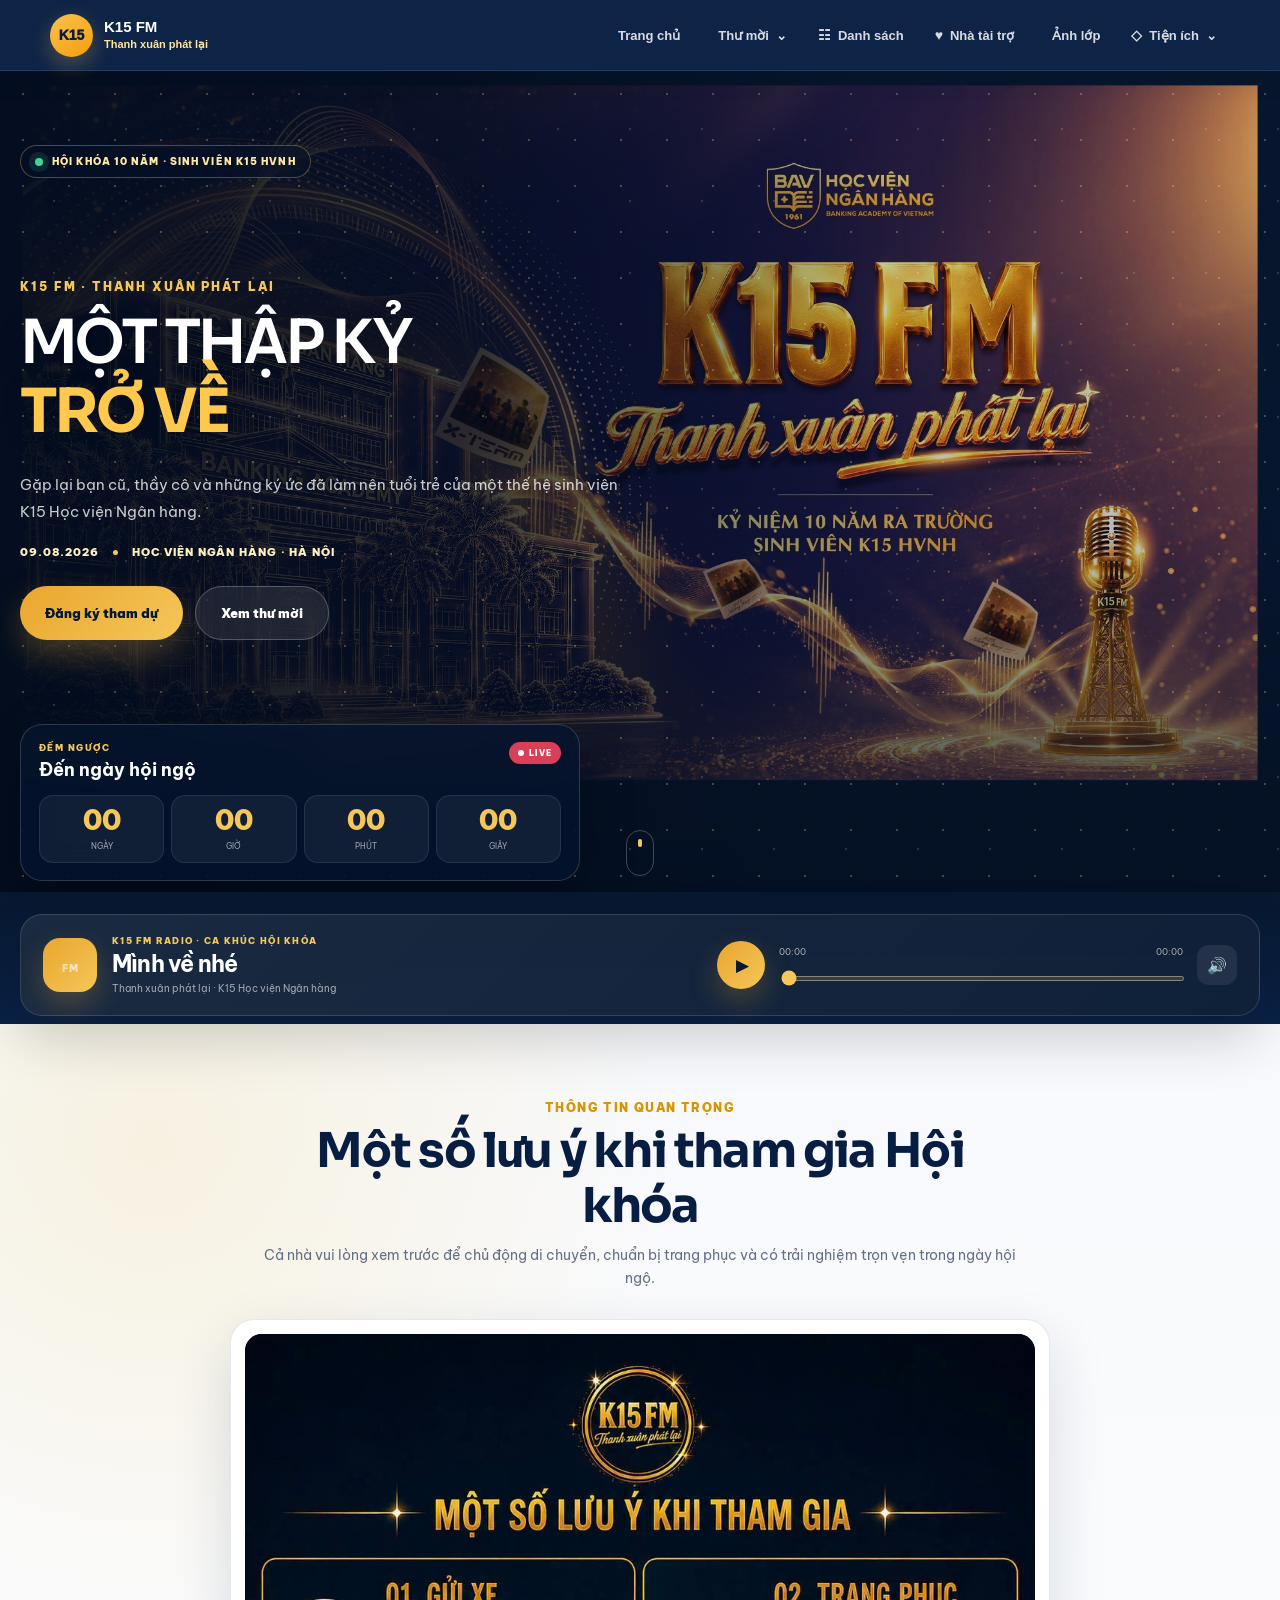
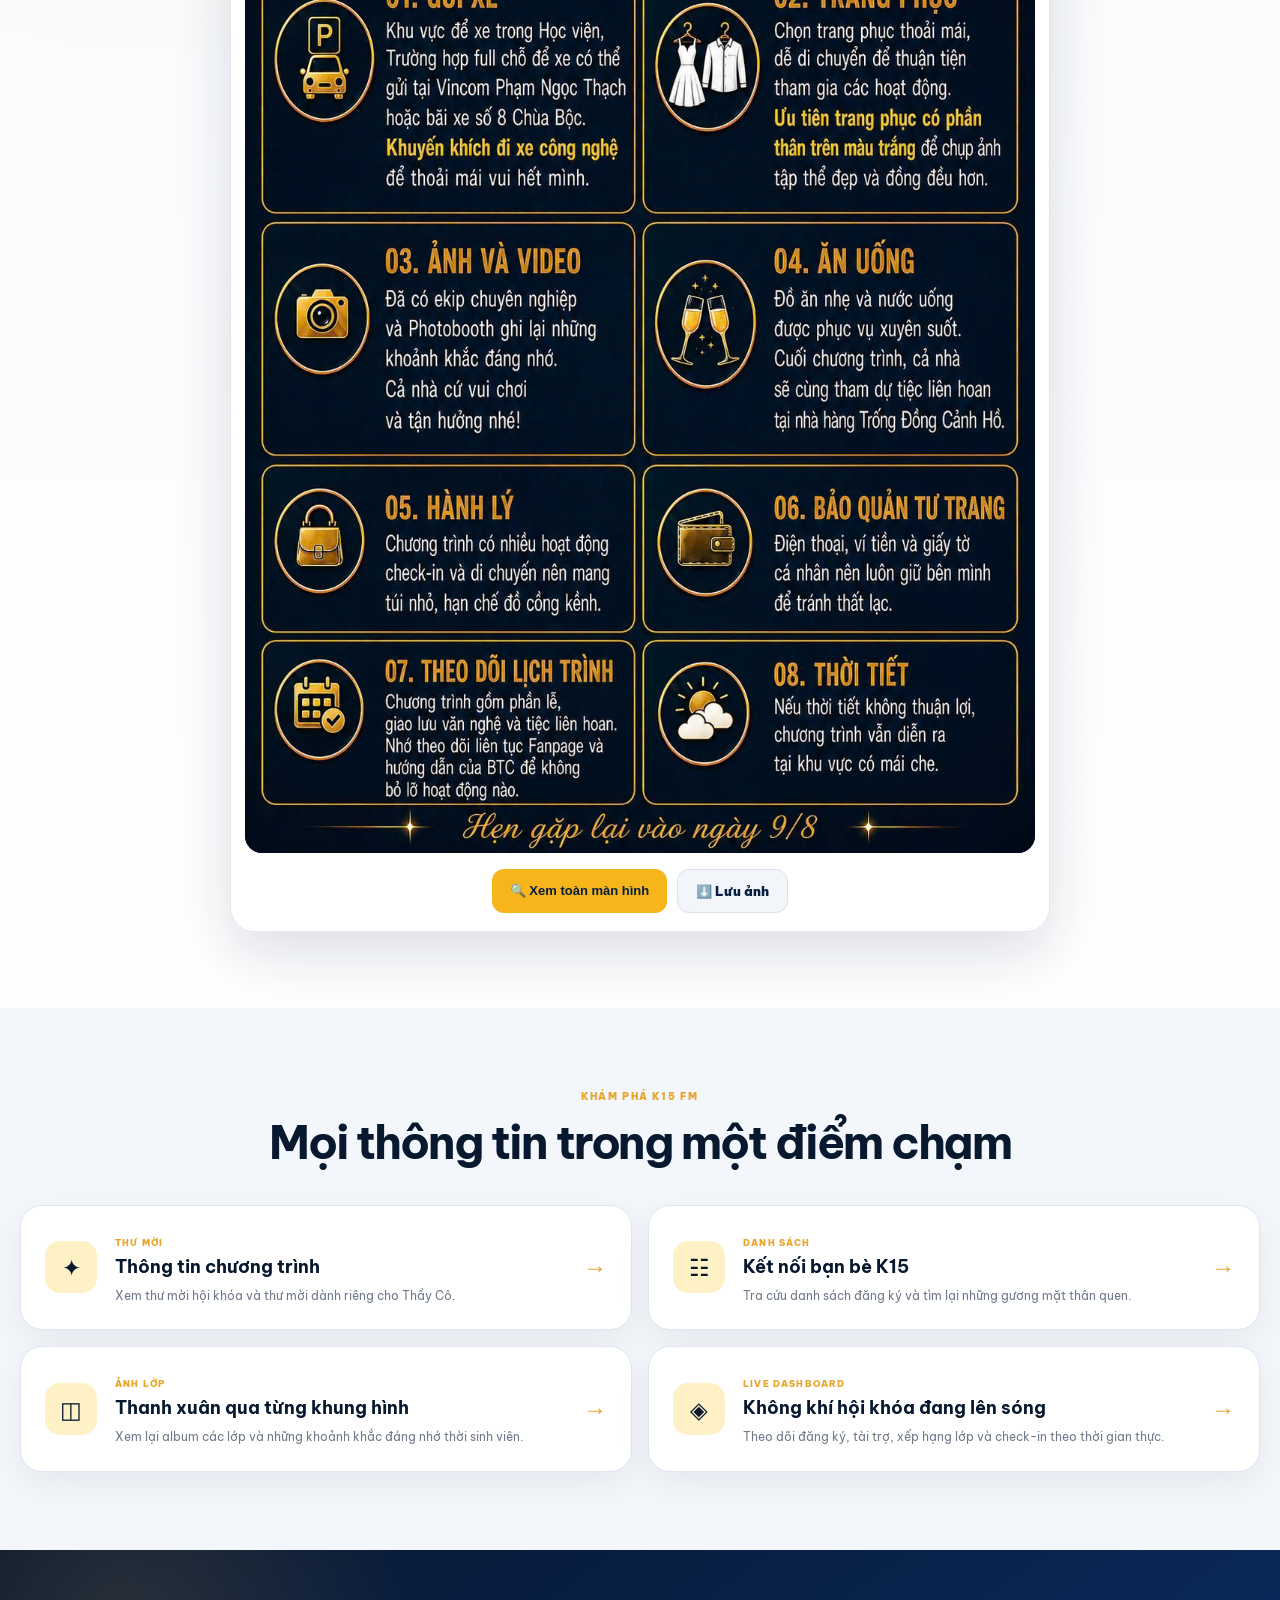
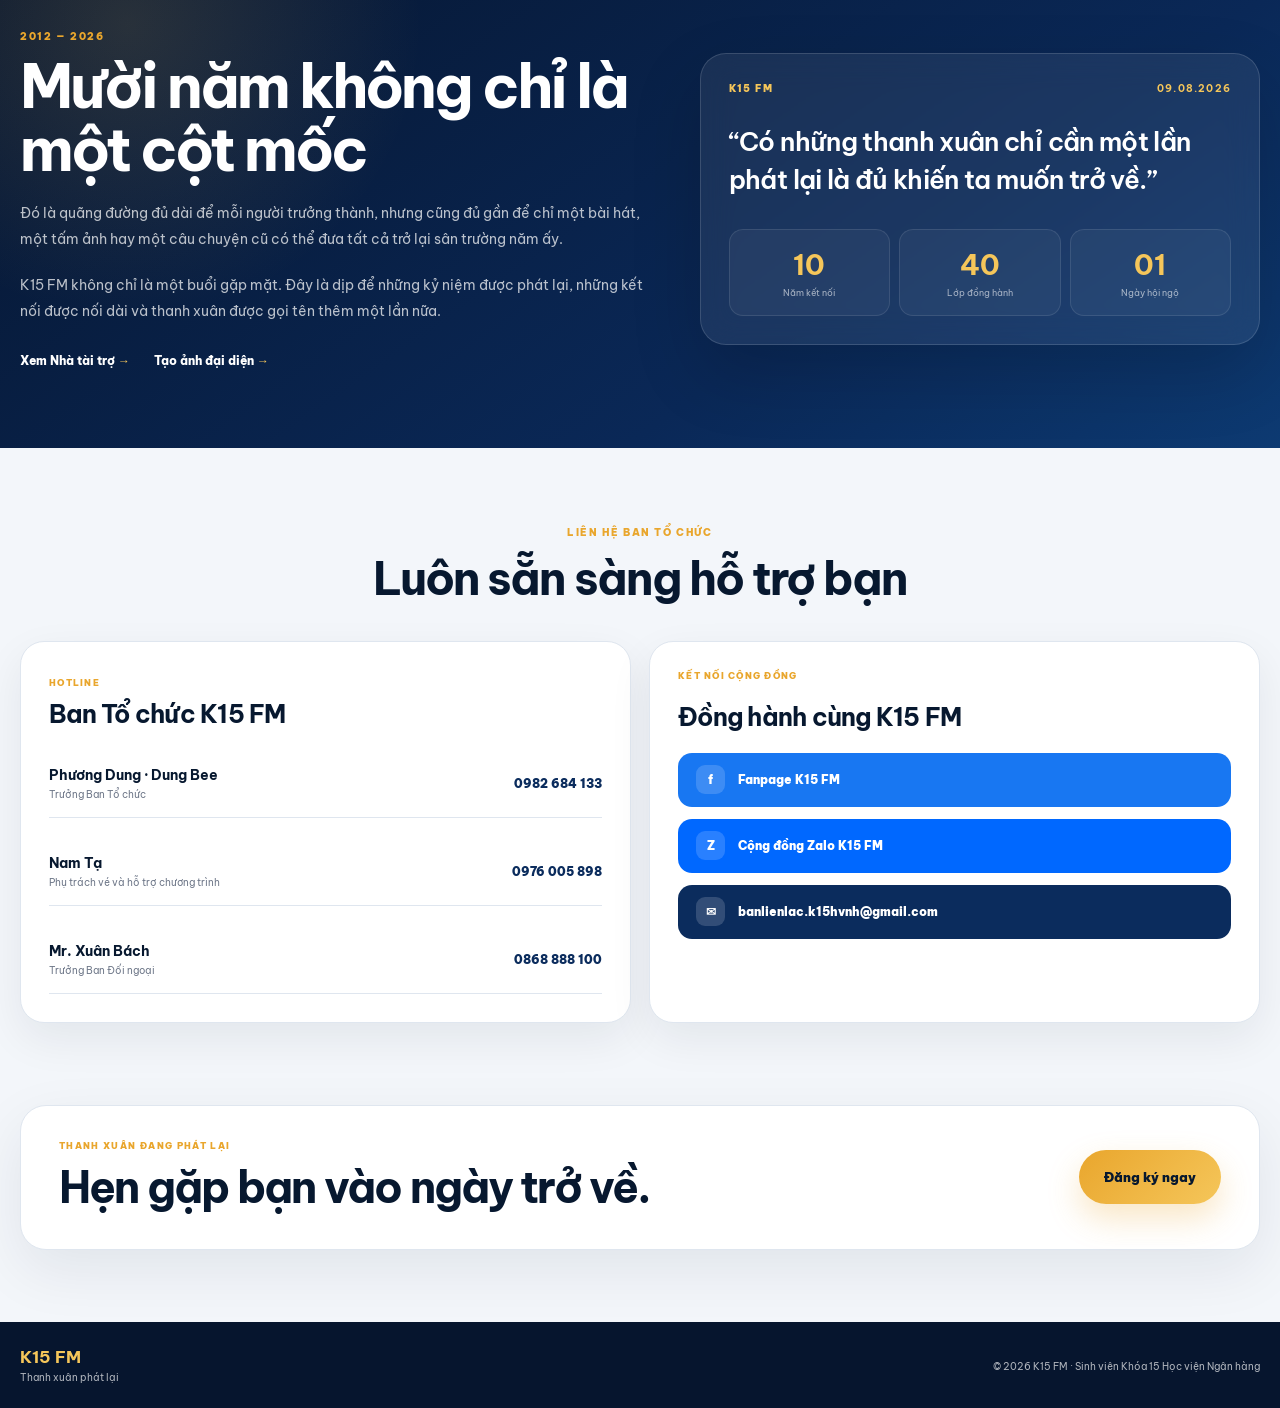
==== index.html @ a0a7023b "Update index.html" ====
<!doctype html>
<html lang="vi">
<head>
  <meta charset="utf-8">
  <meta name="viewport" content="width=device-width,initial-scale=1,viewport-fit=cover">
  <meta name="theme-color" content="#07182f">

  <title>K15 FM – Thanh xuân phát lại</title>
  <meta name="description" content="Hội khóa 10 năm sinh viên K15 Học viện Ngân hàng – K15 FM, Thanh xuân phát lại.">

  <link rel="preconnect" href="https://fonts.googleapis.com">
  <link rel="preconnect" href="https://fonts.gstatic.com" crossorigin>
  <link href="https://fonts.googleapis.com/css2?family=Be+Vietnam+Pro:wght@400;500;600;700;800;900&display=swap&subset=vietnamese" rel="stylesheet">
  <link href="https://fonts.googleapis.com/css2?family=Sora:wght@600;700;800&display=swap" rel="stylesheet">

  <link rel="stylesheet" href="/assets/css/site-header.css?v=20260801-final">
  <link rel="stylesheet" href="/assets/css/home-v5-premium.css?v=20260801-final">

  
  <style>
    /* Chỉ tinh chỉnh tiêu đề “MỘT THẬP KỶ TRỞ VỀ” */
    .v5-hero .v5-hero__copy h1{
      display:flex !important;
      flex-direction:column !important;
      align-items:flex-start !important;
      gap:10px !important;

      margin:20px 0 30px !important;
      padding:0 !important;

      font-family:"Sora","Be Vietnam Pro",sans-serif !important;
      font-size:clamp(46px,4.75vw,74px) !important;
      font-weight:600 !important;
      line-height:.97 !important;
      letter-spacing:-3.6px !important;

      text-transform:none !important;
      font-synthesis:none;
      -webkit-font-smoothing:antialiased;
      text-rendering:geometricPrecision;
    }

    .v5-hero .v5-hero__copy h1 span{
      display:block !important;
      margin:0 !important;
      padding:0 !important;

      color:#ffc94d !important;
      font-family:"Sora","Be Vietnam Pro",sans-serif !important;
      font-size:inherit !important;
      font-weight:700 !important;
      line-height:inherit !important;
      letter-spacing:-3px !important;
    }

    @media(max-width:768px){
      .v5-hero .v5-hero__copy h1{
        gap:8px !important;
        margin:18px 0 26px !important;
        font-size:clamp(39px,10vw,58px) !important;
        line-height:1 !important;
        letter-spacing:-2.5px !important;
      }

      .v5-hero .v5-hero__copy h1 span{
        letter-spacing:-2px !important;
      }
    }
  </style>


  <style>
    /* ===== LƯU Ý KHI THAM GIA ===== */
    .v5-notice{
      padding:76px 0;
      background:
        radial-gradient(circle at 12% 8%,rgba(245,181,27,.12),transparent 28%),
        linear-gradient(180deg,#f7f9fc 0%,#ffffff 100%);
    }

    .v5-notice__heading{
      max-width:760px;
      margin:0 auto 28px;
      text-align:center;
    }

    .v5-notice__heading p{
      margin:0 0 8px;
      color:#d89500;
      font-size:12px;
      font-weight:900;
      letter-spacing:1.4px;
      text-transform:uppercase;
    }

    .v5-notice__heading h2{
      margin:0;
      color:#071d42;
      font-family:"Sora","Be Vietnam Pro",sans-serif;
      font-size:clamp(30px,4.2vw,48px);
      line-height:1.15;
      font-weight:700;
      letter-spacing:-1.8px;
    }

    .v5-notice__heading span{
      display:block;
      margin-top:10px;
      color:#667085;
      font-size:14px;
      line-height:1.7;
    }

    .v5-notice__card{
      width:min(820px,100%);
      margin:auto;
      padding:14px;
      overflow:hidden;
      background:#fff;
      border:1px solid rgba(7,29,66,.10);
      border-radius:24px;
      box-shadow:0 22px 60px rgba(7,29,66,.14);
    }

    .v5-notice__image-button{
      width:100%;
      padding:0;
      display:block;
      overflow:hidden;
      border:0;
      border-radius:17px;
      background:#061a3b;
      cursor:zoom-in;
    }

    .v5-notice__image-button img{
      width:100%;
      height:auto;
      display:block;
      transition:transform .35s ease;
    }

    .v5-notice__image-button:hover img{
      transform:scale(1.012);
    }

    .v5-notice__actions{
      display:flex;
      justify-content:center;
      gap:10px;
      padding:16px 8px 4px;
    }

    .v5-notice__btn{
      min-height:44px;
      padding:0 18px;
      display:inline-flex;
      align-items:center;
      justify-content:center;
      gap:8px;
      border:0;
      border-radius:12px;
      text-decoration:none;
      font-size:13px;
      font-weight:900;
      cursor:pointer;
    }

    .v5-notice__btn--primary{
      color:#071d42;
      background:#f5b51b;
    }

    .v5-notice__btn--secondary{
      color:#071d42;
      background:#f2f5f9;
      border:1px solid #dce2ea;
    }

    .v5-notice-lightbox{
      position:fixed;
      inset:0;
      z-index:9999;
      display:none;
      align-items:center;
      justify-content:center;
      padding:18px;
      background:rgba(2,10,24,.94);
    }

    .v5-notice-lightbox.is-open{
      display:flex;
    }

    .v5-notice-lightbox img{
      max-width:min(96vw,980px);
      max-height:93vh;
      object-fit:contain;
      border-radius:14px;
      box-shadow:0 30px 90px rgba(0,0,0,.42);
    }

    .v5-notice-lightbox__close{
      position:fixed;
      top:18px;
      right:18px;
      width:44px;
      height:44px;
      display:grid;
      place-items:center;
      color:#fff;
      background:rgba(255,255,255,.12);
      border:1px solid rgba(255,255,255,.25);
      border-radius:50%;
      font-size:25px;
      cursor:pointer;
    }

    @media(max-width:640px){
      .v5-notice{
        padding:54px 0;
      }

      .v5-notice__card{
        padding:9px;
        border-radius:18px;
      }

      .v5-notice__actions{
        flex-direction:column;
      }

      .v5-notice__btn{
        width:100%;
      }
    }
  </style>


  <style>
    .v5-notice__image-button{
      min-height:320px;
      display:flex !important;
      align-items:center;
      justify-content:center;
      background:#061a3b !important;
    }

    .v5-notice__image-button img{
      width:100% !important;
      height:auto !important;
      max-height:none !important;
      object-fit:contain !important;
      background:#061a3b;
    }

    @media(max-width:640px){
      .v5-notice__image-button{
        min-height:180px;
      }
    }
  </style>

</head>

<body>
  <div id="k15-site-header"></div>

  <main>
    <section class="v5-hero" id="home">
      <div class="v5-hero__media" aria-hidden="true">
        <img
          src="/assets/images/home/k15fm-kv-v5.jpg"
          alt=""
          fetchpriority="high"
        >
      </div>

      <div class="v5-hero__overlay"></div>
      <div class="v5-particles" aria-hidden="true"></div>

      <div class="v5-shell v5-hero__content">
        <div class="v5-hero__badge">
          <span></span>
          HỘI KHÓA 10 NĂM · SINH VIÊN K15 HVNH
        </div>

        <div class="v5-hero__copy reveal">
          <p class="v5-eyebrow">K15 FM · THANH XUÂN PHÁT LẠI</p>

          <h1>
            MỘT THẬP KỶ
            <span>TRỞ VỀ</span>
          </h1>

          <p class="v5-hero__lead">
            Gặp lại bạn cũ, thầy cô và những ký ức đã làm nên tuổi trẻ
            của một thế hệ sinh viên K15 Học viện Ngân hàng.
          </p>

          <div class="v5-hero__meta">
            <span>09.08.2026</span>
            <i></i>
            <span>HỌC VIỆN NGÂN HÀNG · HÀ NỘI</span>
          </div>

          <div class="v5-hero__actions">
            <a
              class="v5-btn v5-btn--gold"
              href="https://forms.gle/RUw3AMJpvGwVvsqz5"
              target="_blank"
              rel="noopener"
            >
              Đăng ký tham dự
            </a>

            <a class="v5-btn v5-btn--glass" href="/thumoi/">
              Xem thư mời
            </a>
          </div>
        </div>

      </div>

      <div class="v5-countdown-rail">
        <div class="v5-shell">
          <div class="v5-countdown-card reveal" aria-label="Đếm ngược đến ngày hội khóa">
            <div class="v5-countdown-card__top">
              <div>
                <span class="v5-countdown-card__label">ĐẾM NGƯỢC</span>
                <strong>Đến ngày hội ngộ</strong>
              </div>

              <span class="v5-live-dot">
                <i></i>
                LIVE
              </span>
            </div>

            <div class="v5-countdown" id="countdown">
              <div>
                <strong id="countDays">00</strong>
                <span>Ngày</span>
              </div>
              <div>
                <strong id="countHours">00</strong>
                <span>Giờ</span>
              </div>
              <div>
                <strong id="countMinutes">00</strong>
                <span>Phút</span>
              </div>
              <div>
                <strong id="countSeconds">00</strong>
                <span>Giây</span>
              </div>
            </div>
          </div>
        </div>
      </div>

      <a class="v5-scroll" href="#quick-links" aria-label="Cuộn xuống">
        <span></span>
      </a>
    </section>

    <section class="v5-radio" aria-label="Ca khúc Hội khóa K15 FM">
      <div class="v5-shell">
        <div class="v5-radio__card reveal">
          <div class="v5-radio__identity">
            <div class="v5-radio__mark" aria-hidden="true">
              <span>FM</span>
            </div>

            <div>
              <p>K15 FM RADIO · CA KHÚC HỘI KHÓA</p>
              <h2>Mình về nhé</h2>
              <span>Thanh xuân phát lại · K15 Học viện Ngân hàng</span>
            </div>
          </div>

          <div class="v5-radio__player">
            <button
              id="musicToggle"
              class="v5-radio__play"
              type="button"
              aria-label="Phát bài hát"
              aria-pressed="false"
            >
              <span class="v5-radio__play-icon">▶</span>
            </button>

            <div class="v5-radio__track">
              <div class="v5-radio__time-row">
                <span id="musicCurrentTime">00:00</span>
                <span id="musicDuration">00:00</span>
              </div>

              <input
                id="musicProgress"
                class="v5-radio__progress"
                type="range"
                min="0"
                max="100"
                value="0"
                step="0.1"
                aria-label="Tiến trình bài hát"
              >
            </div>

            <button
              id="musicMute"
              class="v5-radio__mute"
              type="button"
              aria-label="Tắt âm thanh"
              aria-pressed="false"
            >
              🔊
            </button>
          </div>

          <audio id="k15ThemeSong" preload="metadata">
            <source
              src="/assets/audio/minh-ve-nhe-k15fm.mp3"
              type="audio/mpeg"
            >
          </audio>
        </div>
      </div>
    </section>


    <section class="v5-notice" id="luu-y-tham-gia">
      <div class="v5-shell">
        <div class="v5-notice__heading reveal">
          <p>THÔNG TIN QUAN TRỌNG</p>
          <h2>Một số lưu ý khi tham gia Hội khóa</h2>
          <span>
            Cả nhà vui lòng xem trước để chủ động di chuyển, chuẩn bị trang phục
            và có trải nghiệm trọn vẹn trong ngày hội ngộ.
          </span>
        </div>

        <div class="v5-notice__card reveal">
          <button
            class="v5-notice__image-button"
            id="noticeImageButton"
            type="button"
            aria-label="Xem toàn màn hình các lưu ý khi tham gia"
          >
            <img
              src="[data-uri]"
              alt="Một số lưu ý khi tham gia Hội khóa K15 FM"
              loading="lazy"
            >
          </button>

          <div class="v5-notice__actions">
            <button
              class="v5-notice__btn v5-notice__btn--primary"
              id="noticeViewButton"
              type="button"
            >
              🔍 Xem toàn màn hình
            </button>

            <a
              class="v5-notice__btn v5-notice__btn--secondary"
              href="[data-uri]"
              download="Luu-y-tham-gia-K15FM.jpg"
            >
              ⬇️ Lưu ảnh
            </a>
          </div>
        </div>
      </div>
    </section>

    <section class="v5-quick" id="quick-links">
      <div class="v5-shell">
        <div class="v5-heading reveal">
          <p>KHÁM PHÁ K15 FM</p>
          <h2>Mọi thông tin trong một điểm chạm</h2>
        </div>

        <div class="v5-quick-grid">
          <a class="v5-card reveal" href="/thumoi/">
            <div class="v5-card__icon">✦</div>
            <div>
              <span>THƯ MỜI</span>
              <h3>Thông tin chương trình</h3>
              <p>Xem thư mời hội khóa và thư mời dành riêng cho Thầy Cô.</p>
            </div>
            <b>→</b>
          </a>

          <a class="v5-card reveal" href="/danhsach/">
            <div class="v5-card__icon">☷</div>
            <div>
              <span>DANH SÁCH</span>
              <h3>Kết nối bạn bè K15</h3>
              <p>Tra cứu danh sách đăng ký và tìm lại những gương mặt thân quen.</p>
            </div>
            <b>→</b>
          </a>

          <a class="v5-card reveal" href="/gallery/">
            <div class="v5-card__icon">◫</div>
            <div>
              <span>ẢNH LỚP</span>
              <h3>Thanh xuân qua từng khung hình</h3>
              <p>Xem lại album các lớp và những khoảnh khắc đáng nhớ thời sinh viên.</p>
            </div>
            <b>→</b>
          </a>

          <a class="v5-card reveal" href="/dashboard/">
            <div class="v5-card__icon">◈</div>
            <div>
              <span>LIVE DASHBOARD</span>
              <h3>Không khí hội khóa đang lên sóng</h3>
              <p>Theo dõi đăng ký, tài trợ, xếp hạng lớp và check-in theo thời gian thực.</p>
            </div>
            <b>→</b>
          </a>
        </div>
      </div>
    </section>

    <section class="v5-story">
      <div class="v5-shell v5-story__grid">
        <div class="v5-story__copy reveal">
          <p class="v5-kicker">2012 — 2026</p>
          <h2>Mười năm không chỉ là một cột mốc</h2>

          <p>
            Đó là quãng đường đủ dài để mỗi người trưởng thành, nhưng cũng đủ gần
            để chỉ một bài hát, một tấm ảnh hay một câu chuyện cũ có thể đưa tất cả
            trở lại sân trường năm ấy.
          </p>

          <p>
            K15 FM không chỉ là một buổi gặp mặt. Đây là dịp để những kỷ niệm được
            phát lại, những kết nối được nối dài và thanh xuân được gọi tên thêm
            một lần nữa.
          </p>

          <div class="v5-story__actions">
            <a href="/nhataitro/" class="v5-text-link">
              Xem Nhà tài trợ <span>→</span>
            </a>

            <a href="/avatar/" class="v5-text-link">
              Tạo ảnh đại diện <span>→</span>
            </a>
          </div>
        </div>

        <div class="v5-story__panel reveal">
          <div class="v5-story__panel-top">
            <span>K15 FM</span>
            <strong>09.08.2026</strong>
          </div>

          <div class="v5-story__quote">
            “Có những thanh xuân chỉ cần một lần phát lại là đủ khiến ta muốn trở về.”
          </div>

          <div class="v5-story__mini-grid">
            <div>
              <strong>10</strong>
              <span>Năm kết nối</span>
            </div>
            <div>
              <strong>40</strong>
              <span>Lớp đồng hành</span>
            </div>
            <div>
              <strong>01</strong>
              <span>Ngày hội ngộ</span>
            </div>
          </div>
        </div>
      </div>
    </section>

    <section class="v5-contact">
      <div class="v5-shell">
        <div class="v5-heading reveal">
          <p>LIÊN HỆ BAN TỔ CHỨC</p>
          <h2>Luôn sẵn sàng hỗ trợ bạn</h2>
        </div>

        <div class="v5-contact-grid">
          <div class="v5-contact-card reveal">
            <span class="v5-contact-card__label">HOTLINE</span>
            <h3>Ban Tổ chức K15 FM</h3>

            <div class="v5-contact-person">
              <div>
                <strong>Phương Dung · Dung Bee</strong>
                <span>Trưởng Ban Tổ chức</span>
              </div>

              <a href="tel:0982684133">
                0982 684 133
              </a>
            </div>

            <div class="v5-contact-person">
              <div>
                <strong>Nam Tạ</strong>
                <span>Phụ trách vé và hỗ trợ chương trình</span>
              </div>

              <a href="tel:0976005898">
                0976 005 898
              </a>
            </div>

            <div class="v5-contact-person">
              <div>
                <strong>Mr. Xuân Bách</strong>
                <span>Trưởng Ban Đối ngoại</span>
              </div>

              <a href="tel:0868888100">
                0868 888 100
              </a>
            </div>
          </div>

          <div class="v5-social-card reveal">
            <span class="v5-contact-card__label">KẾT NỐI CỘNG ĐỒNG</span>
            <h3>Đồng hành cùng K15 FM</h3>

            <a
              class="v5-social-btn v5-social-btn--facebook"
              href="https://www.facebook.com/K15FM"
              target="_blank"
              rel="noopener noreferrer"
            >
              <span>f</span>
              Fanpage K15 FM
            </a>

            <a
              class="v5-social-btn v5-social-btn--zalo"
              href="https://zalo.me/g/8gt1zqcrektyf96vdiio"
              target="_blank"
              rel="noopener noreferrer"
            >
              <span>Z</span>
              Cộng đồng Zalo K15 FM
            </a>

            <a
              class="v5-social-btn v5-social-btn--mail"
              href="mailto:banlienlac.k15hvnh@gmail.com"
            >
              <span>✉</span>
              banlienlac.k15hvnh@gmail.com
            </a>
          </div>
        </div>
      </div>
    </section>

    <section class="v5-final-cta">
      <div class="v5-shell v5-final-cta__inner reveal">
        <div>
          <p>THANH XUÂN ĐANG PHÁT LẠI</p>
          <h2>Hẹn gặp bạn vào ngày trở về.</h2>
        </div>

        <a
          class="v5-btn v5-btn--gold"
          href="https://forms.gle/RUw3AMJpvGwVvsqz5"
          target="_blank"
          rel="noopener"
        >
          Đăng ký ngay
        </a>
      </div>
    </section>
  </main>

  <footer class="v5-footer">
    <div class="v5-shell v5-footer__inner">
      <div>
        <strong>K15 FM</strong>
        <span>Thanh xuân phát lại</span>
      </div>

      <p>© 2026 K15 FM · Sinh viên Khóa 15 Học viện Ngân hàng</p>
    </div>
  </footer>


  <div class="v5-notice-lightbox" id="noticeLightbox" aria-hidden="true">
    <button
      class="v5-notice-lightbox__close"
      id="noticeLightboxClose"
      type="button"
      aria-label="Đóng"
    >
      ×
    </button>

    <img
      src="[data-uri]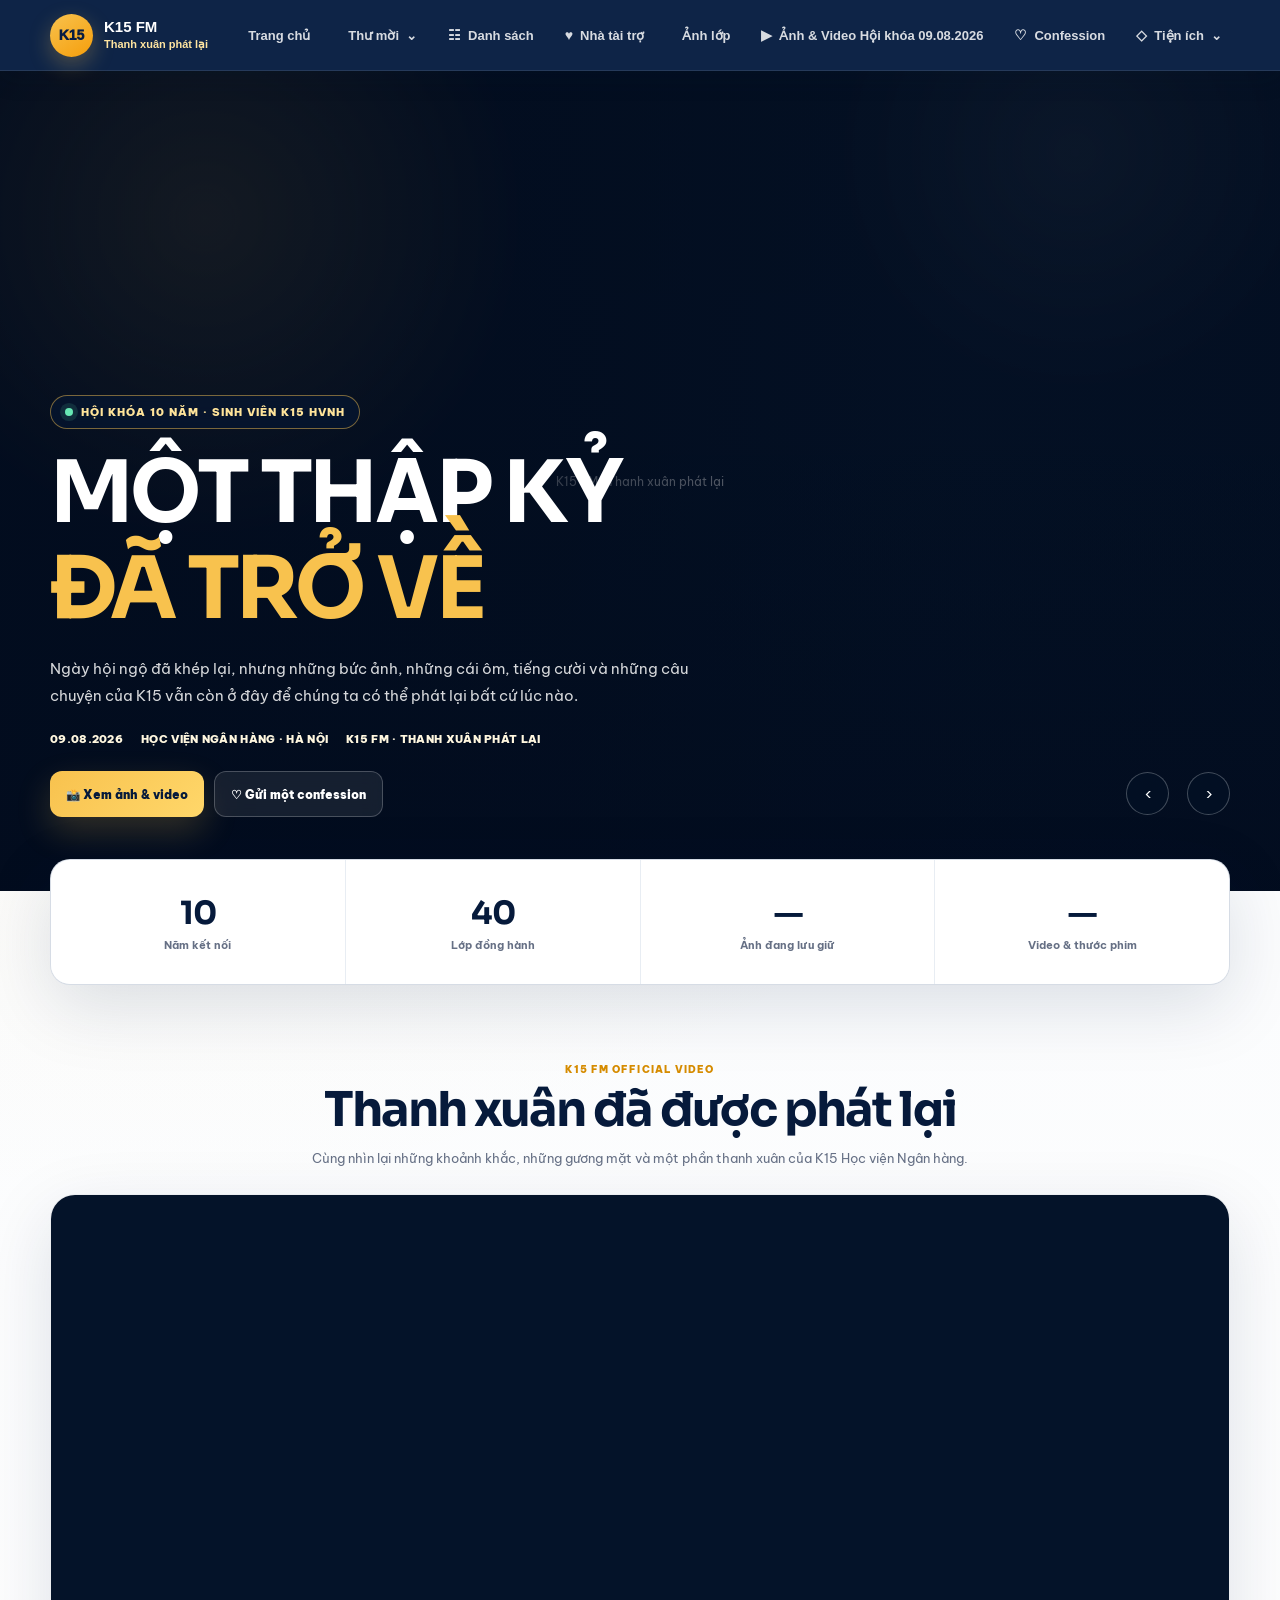
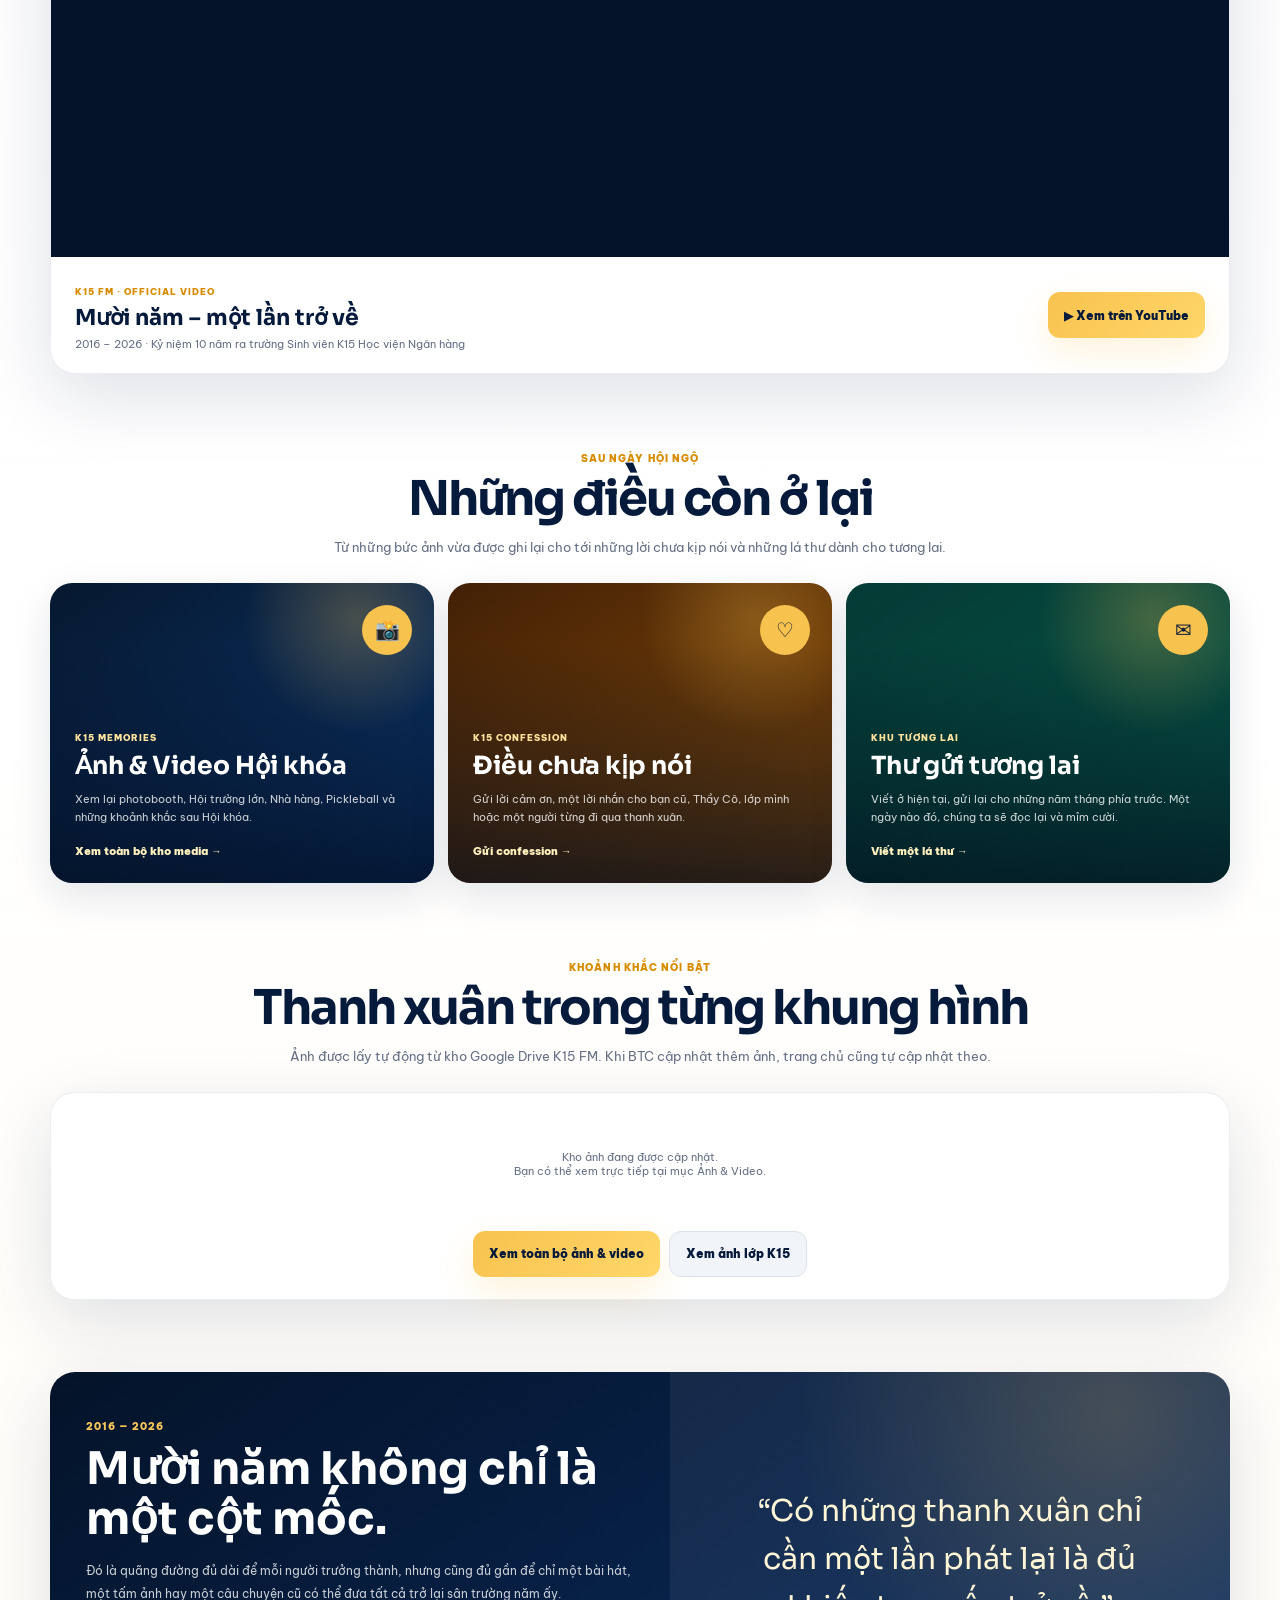
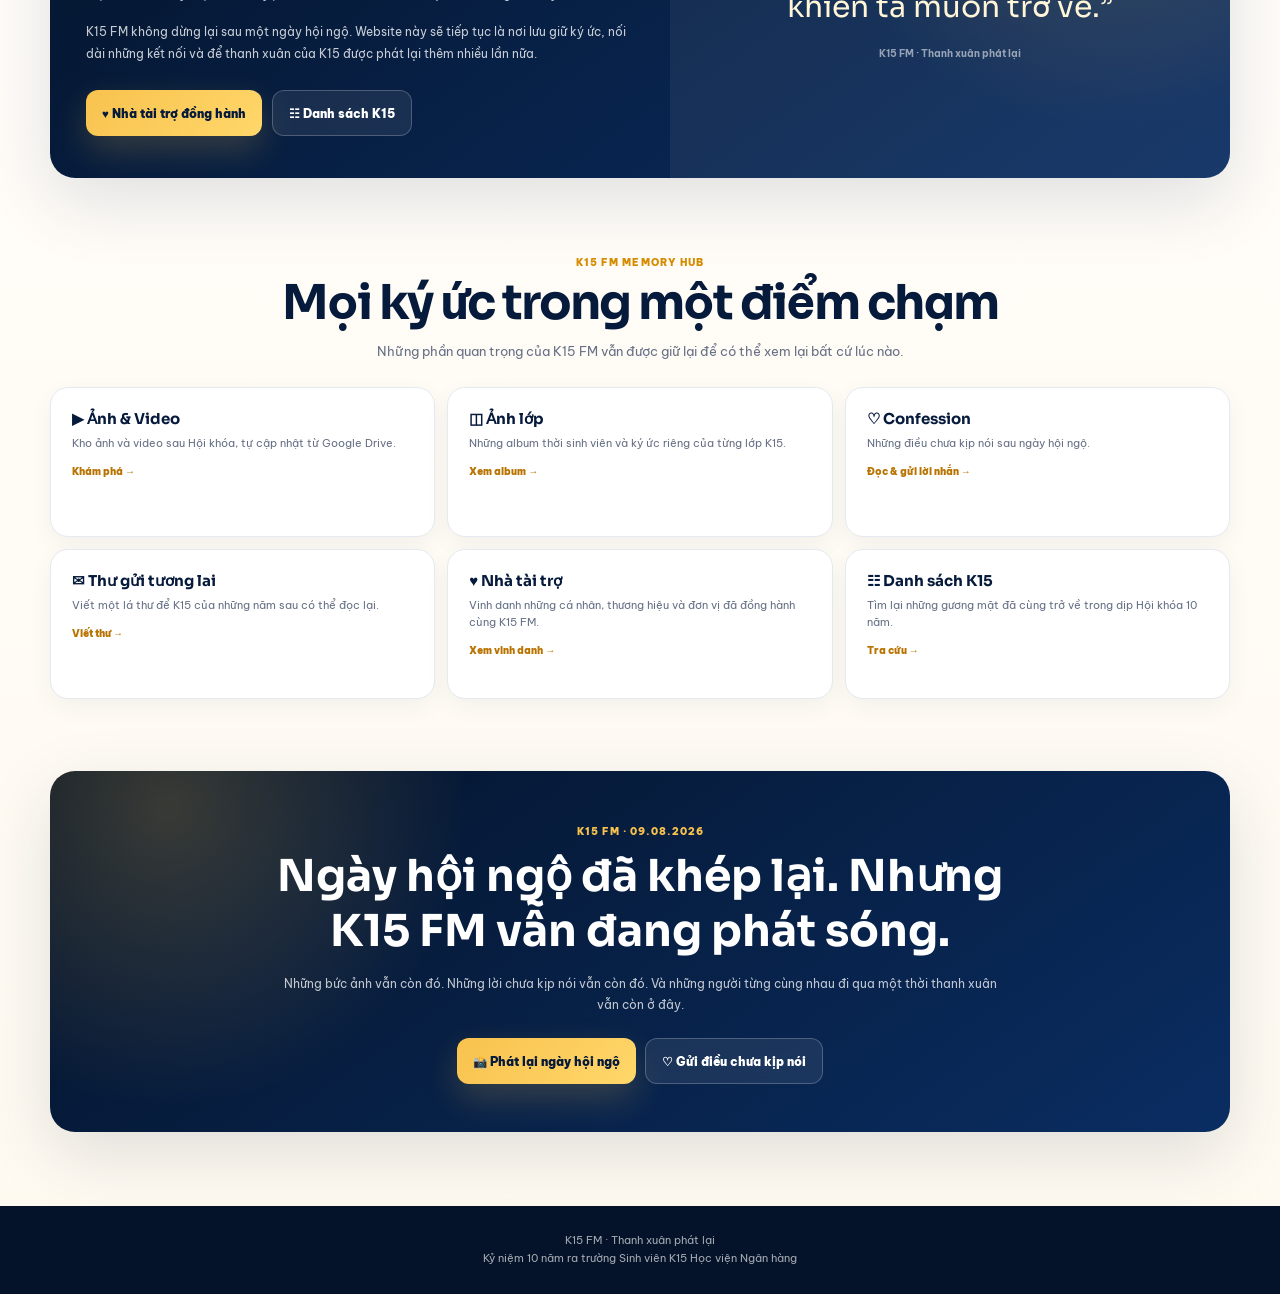
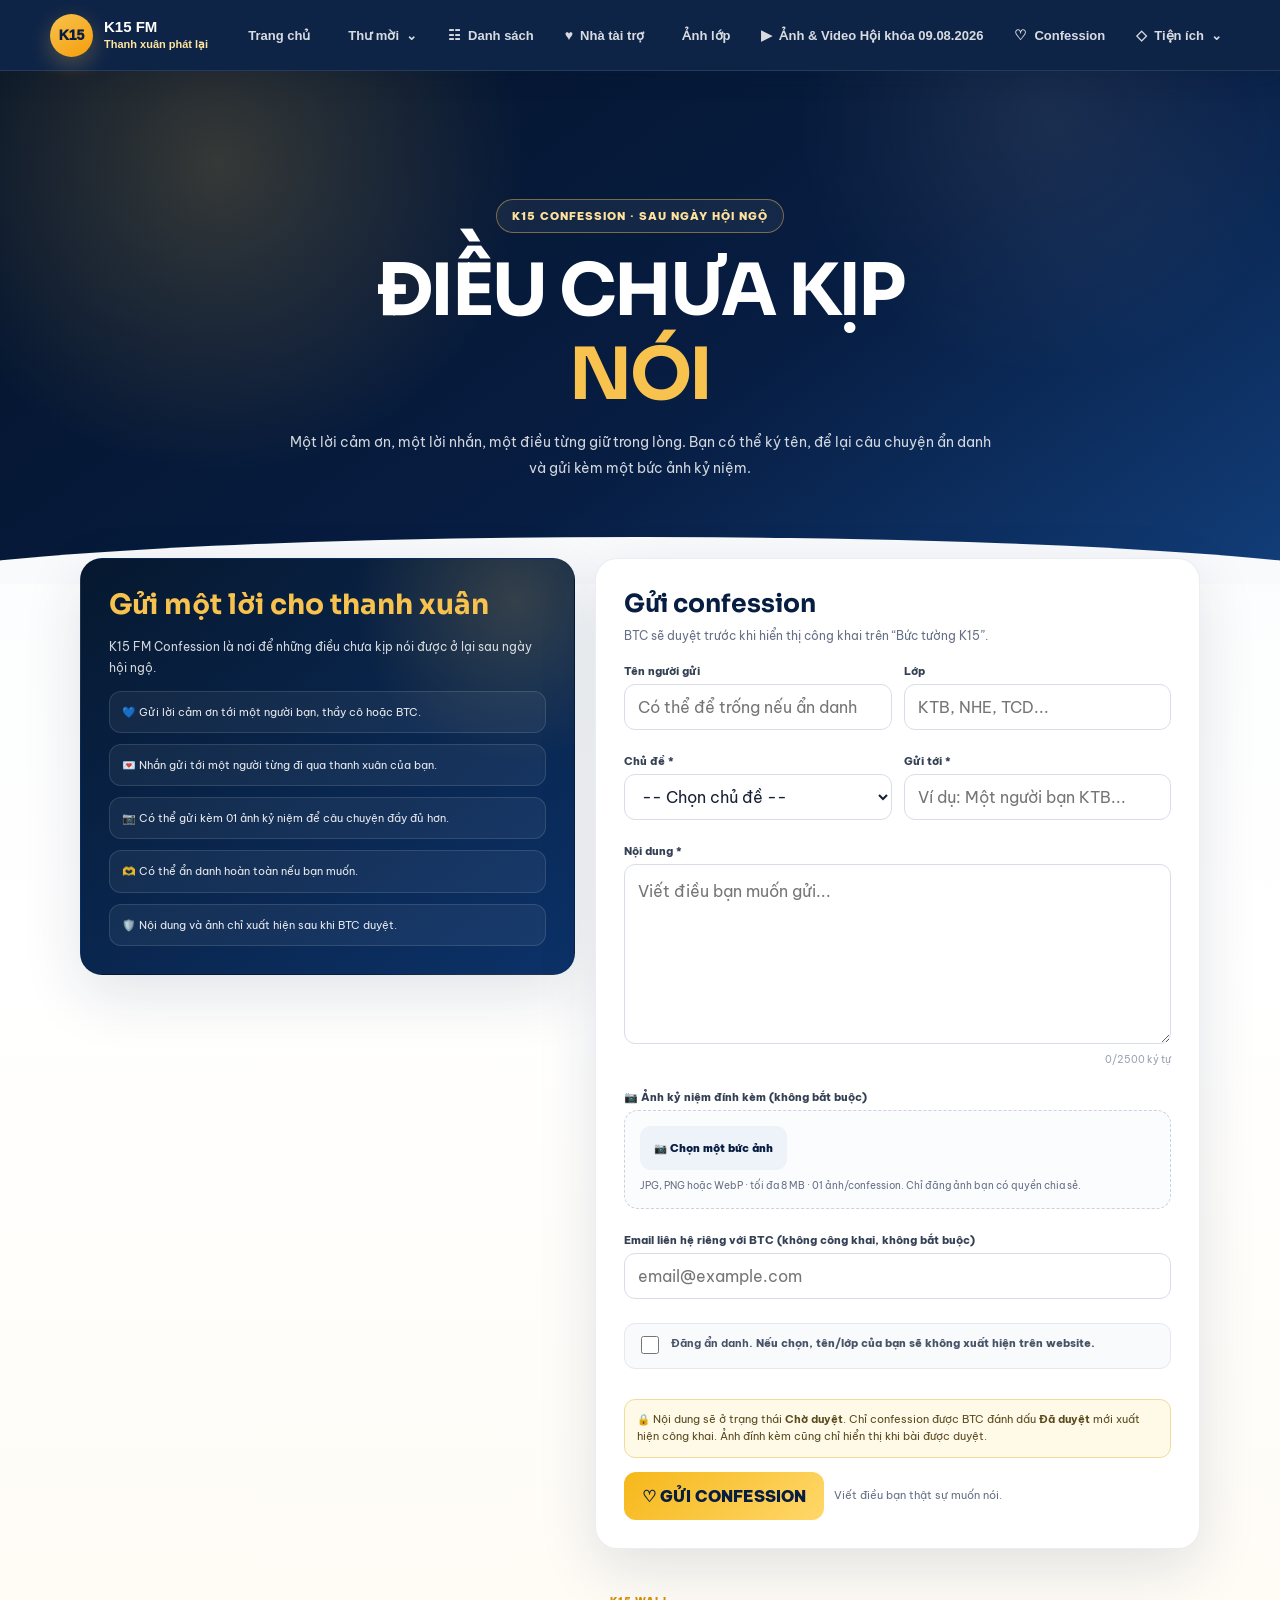
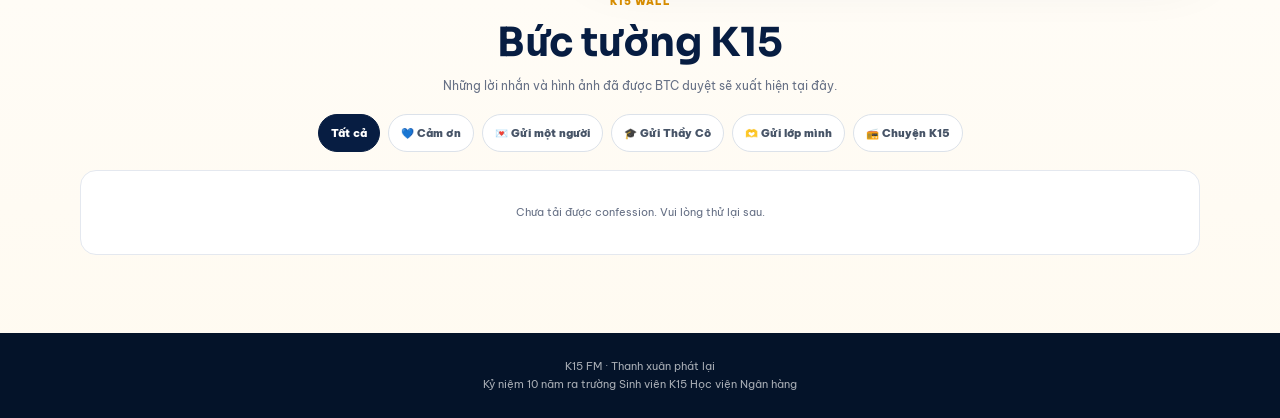
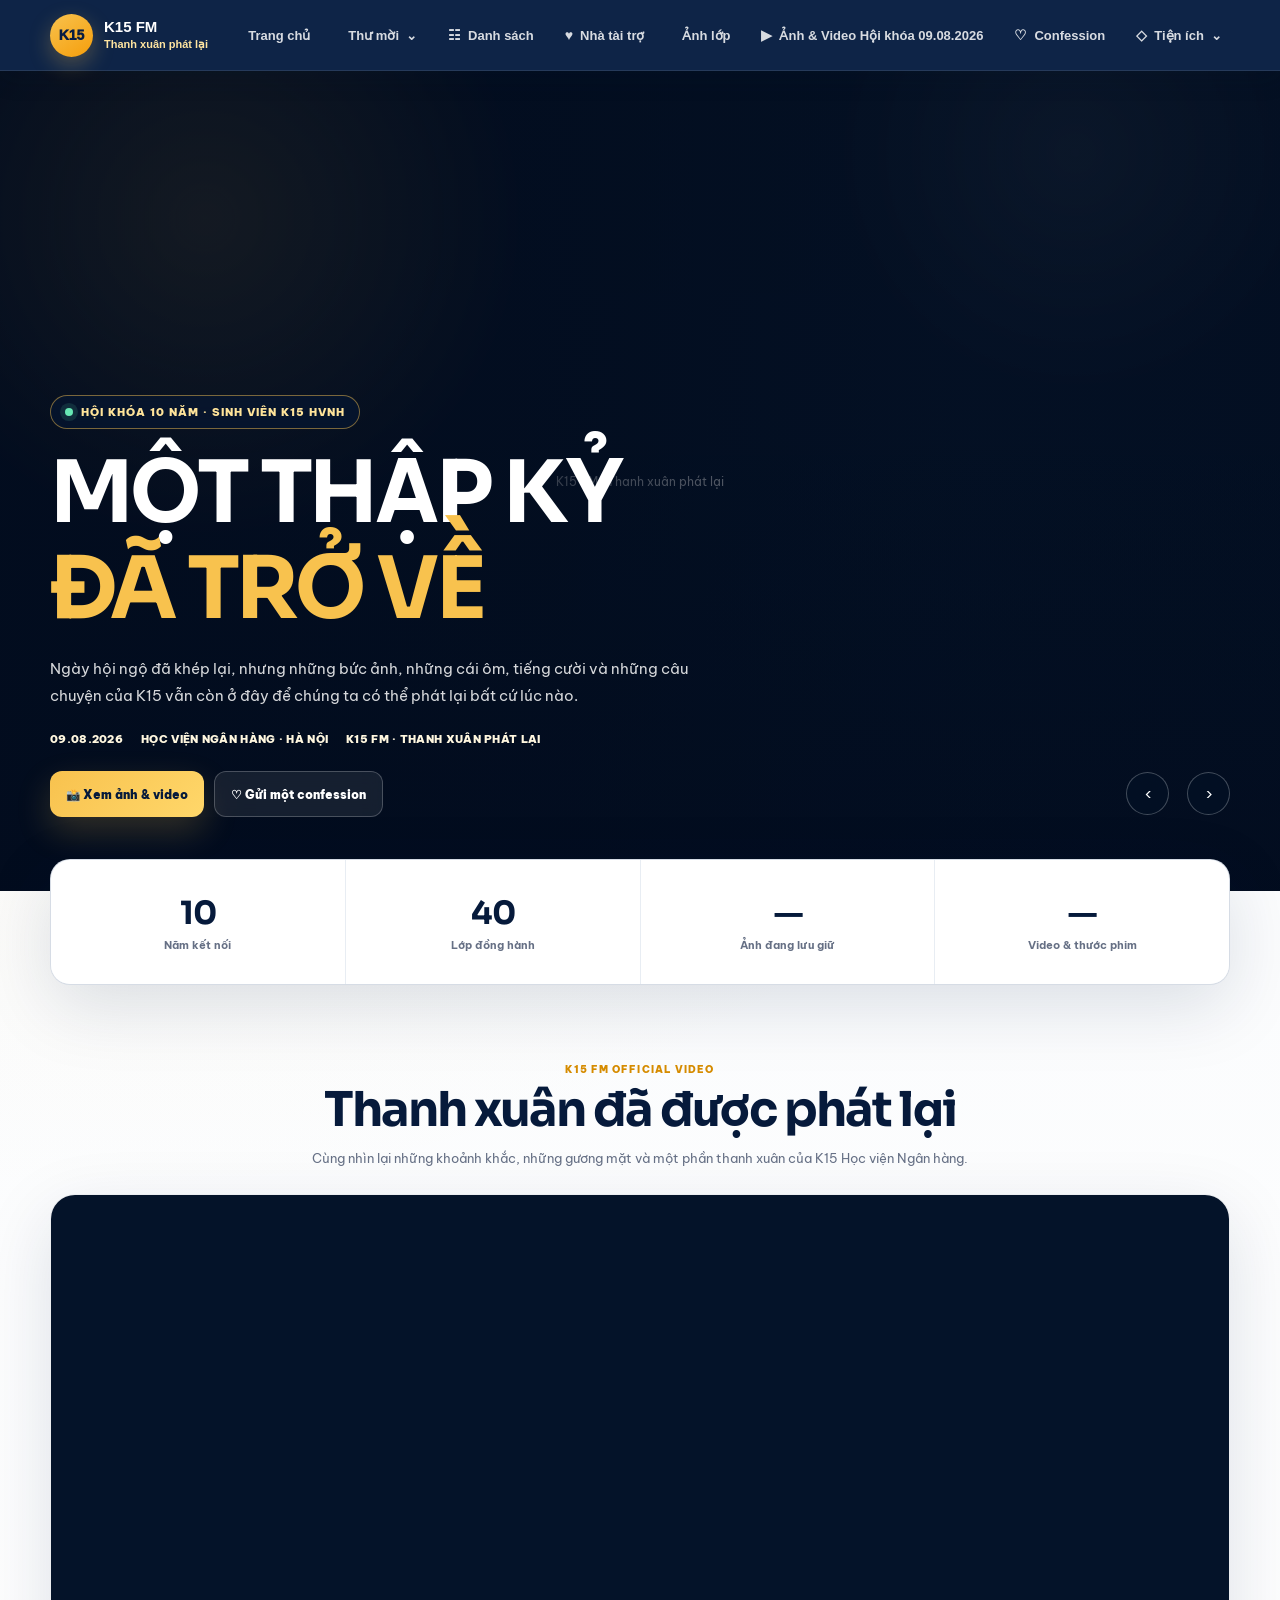
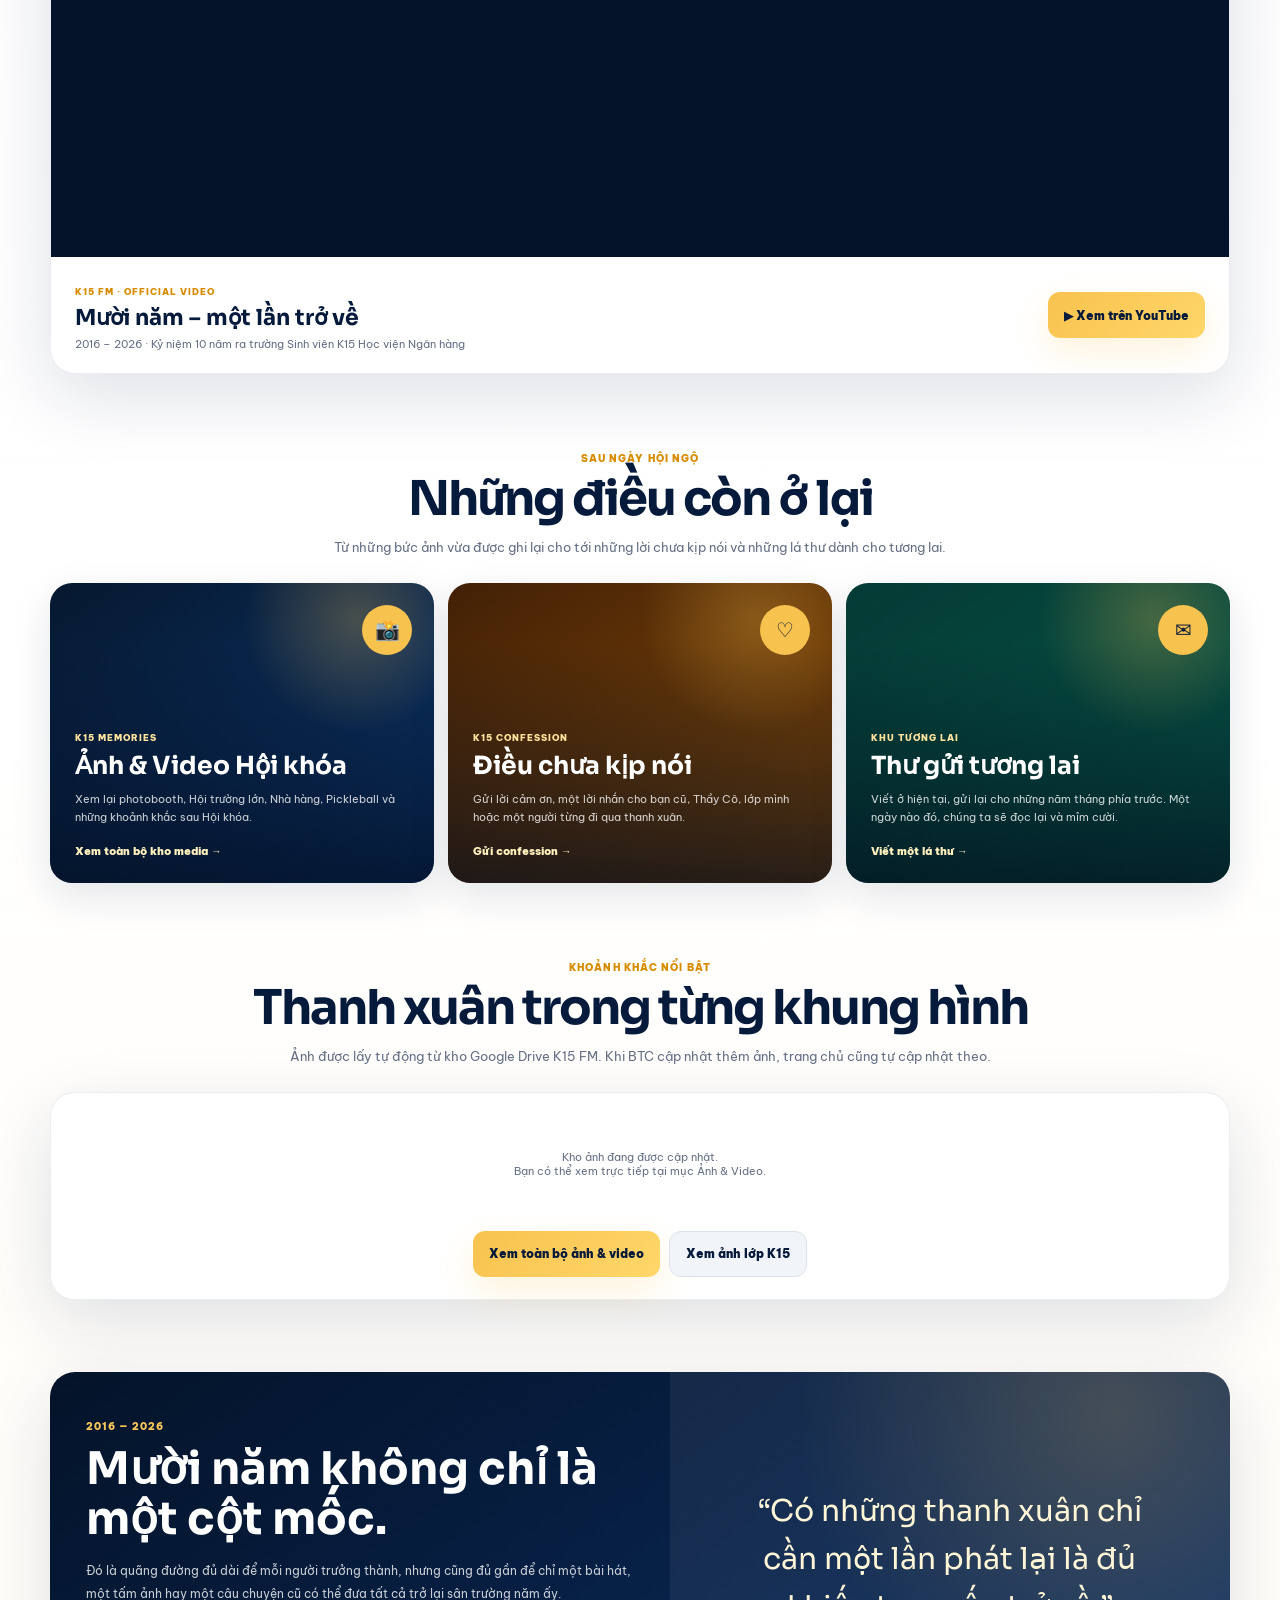
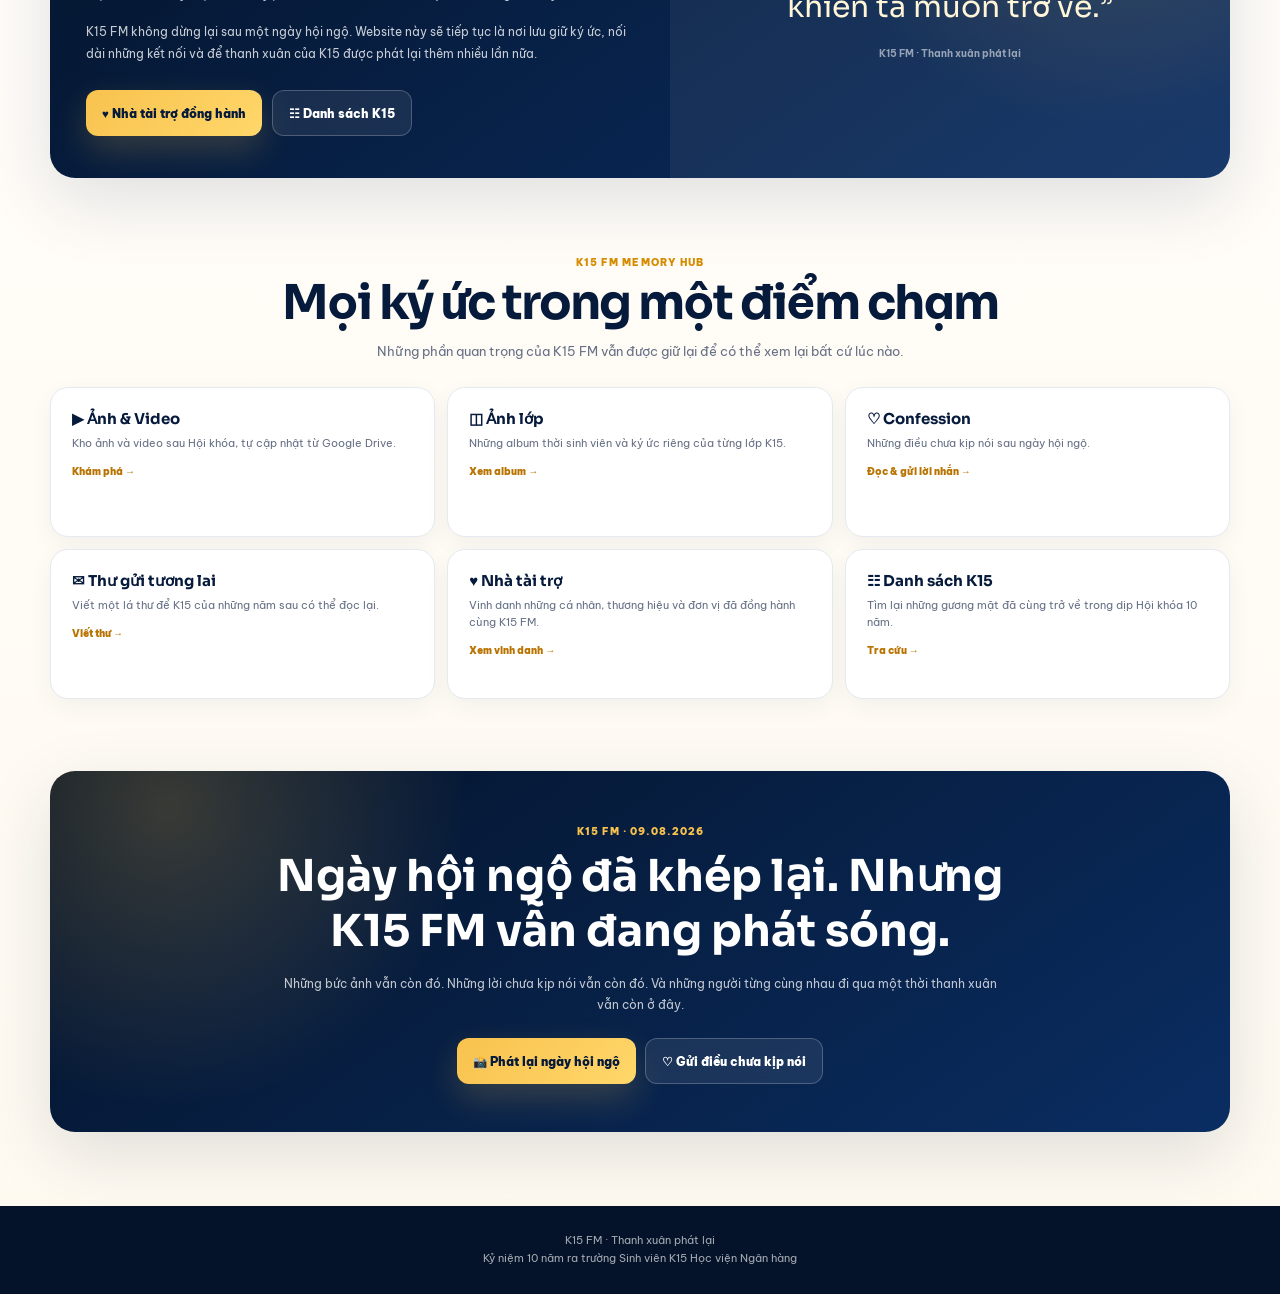
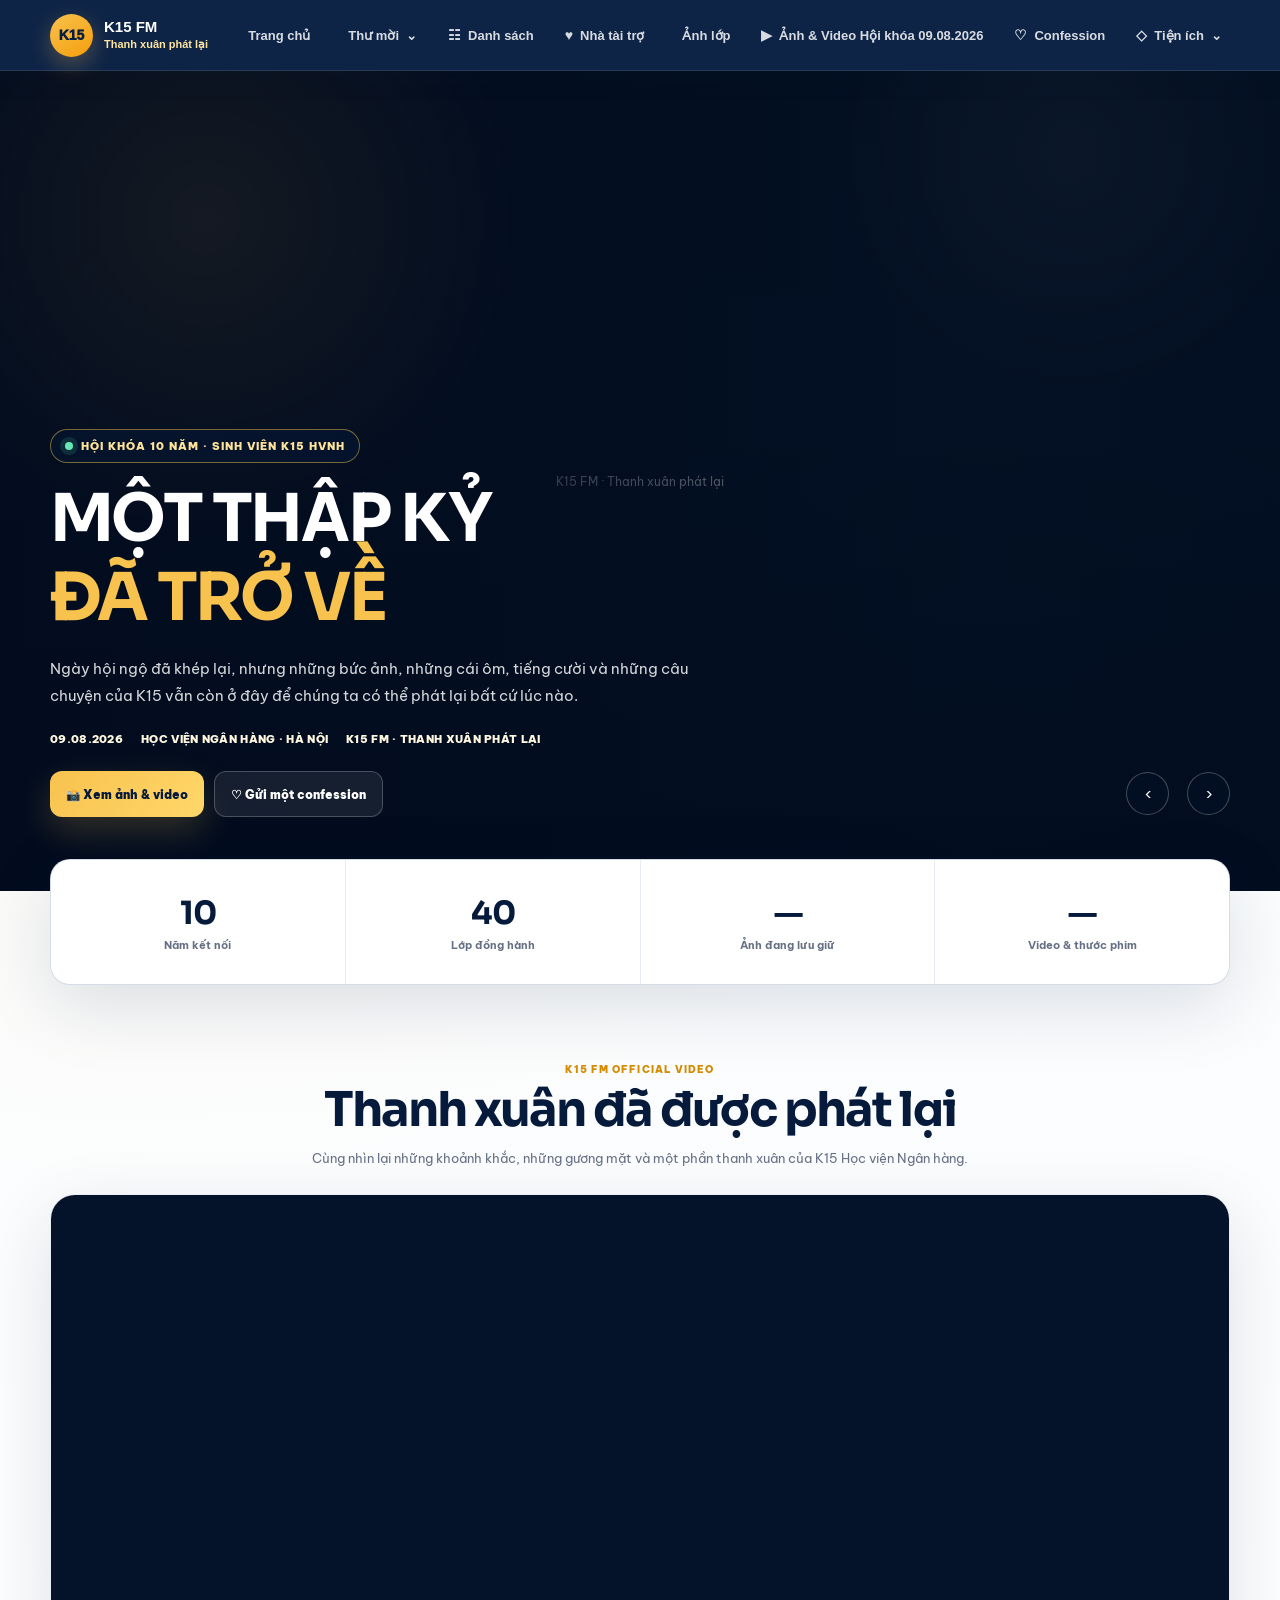
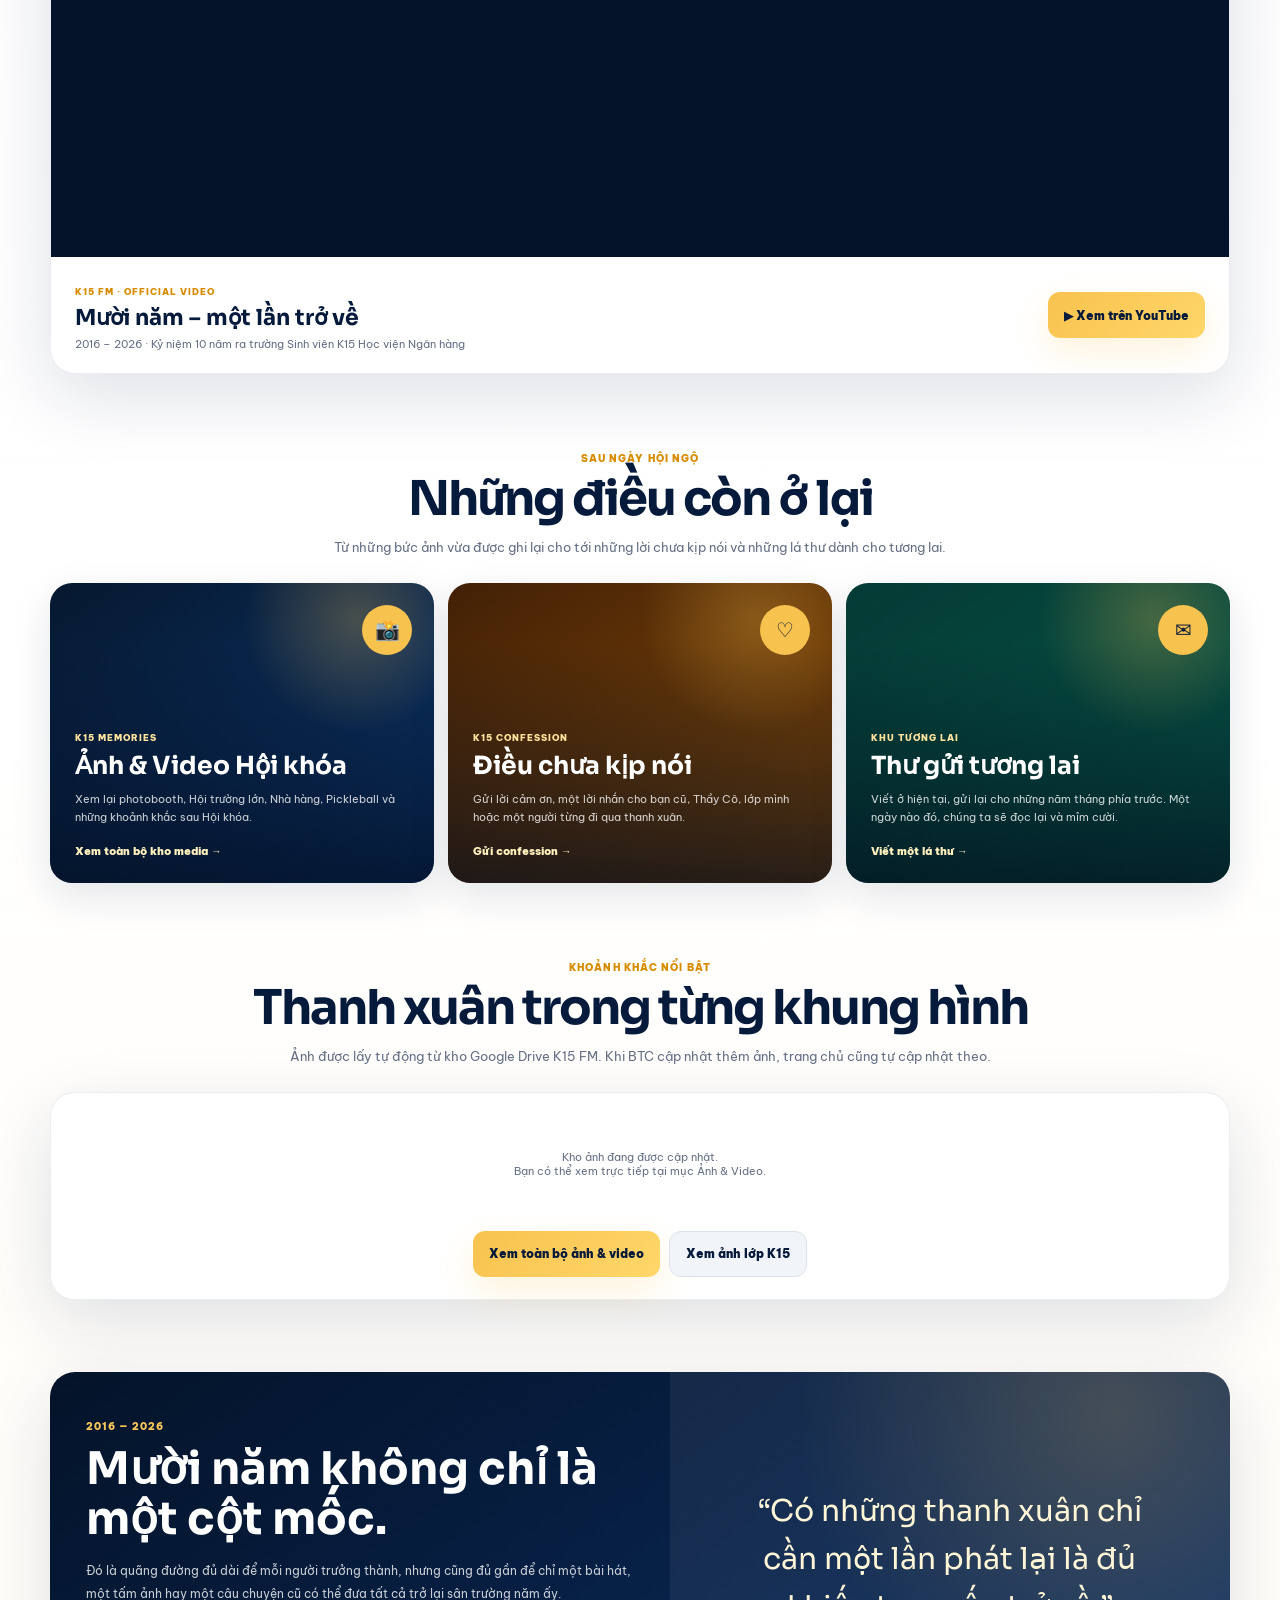
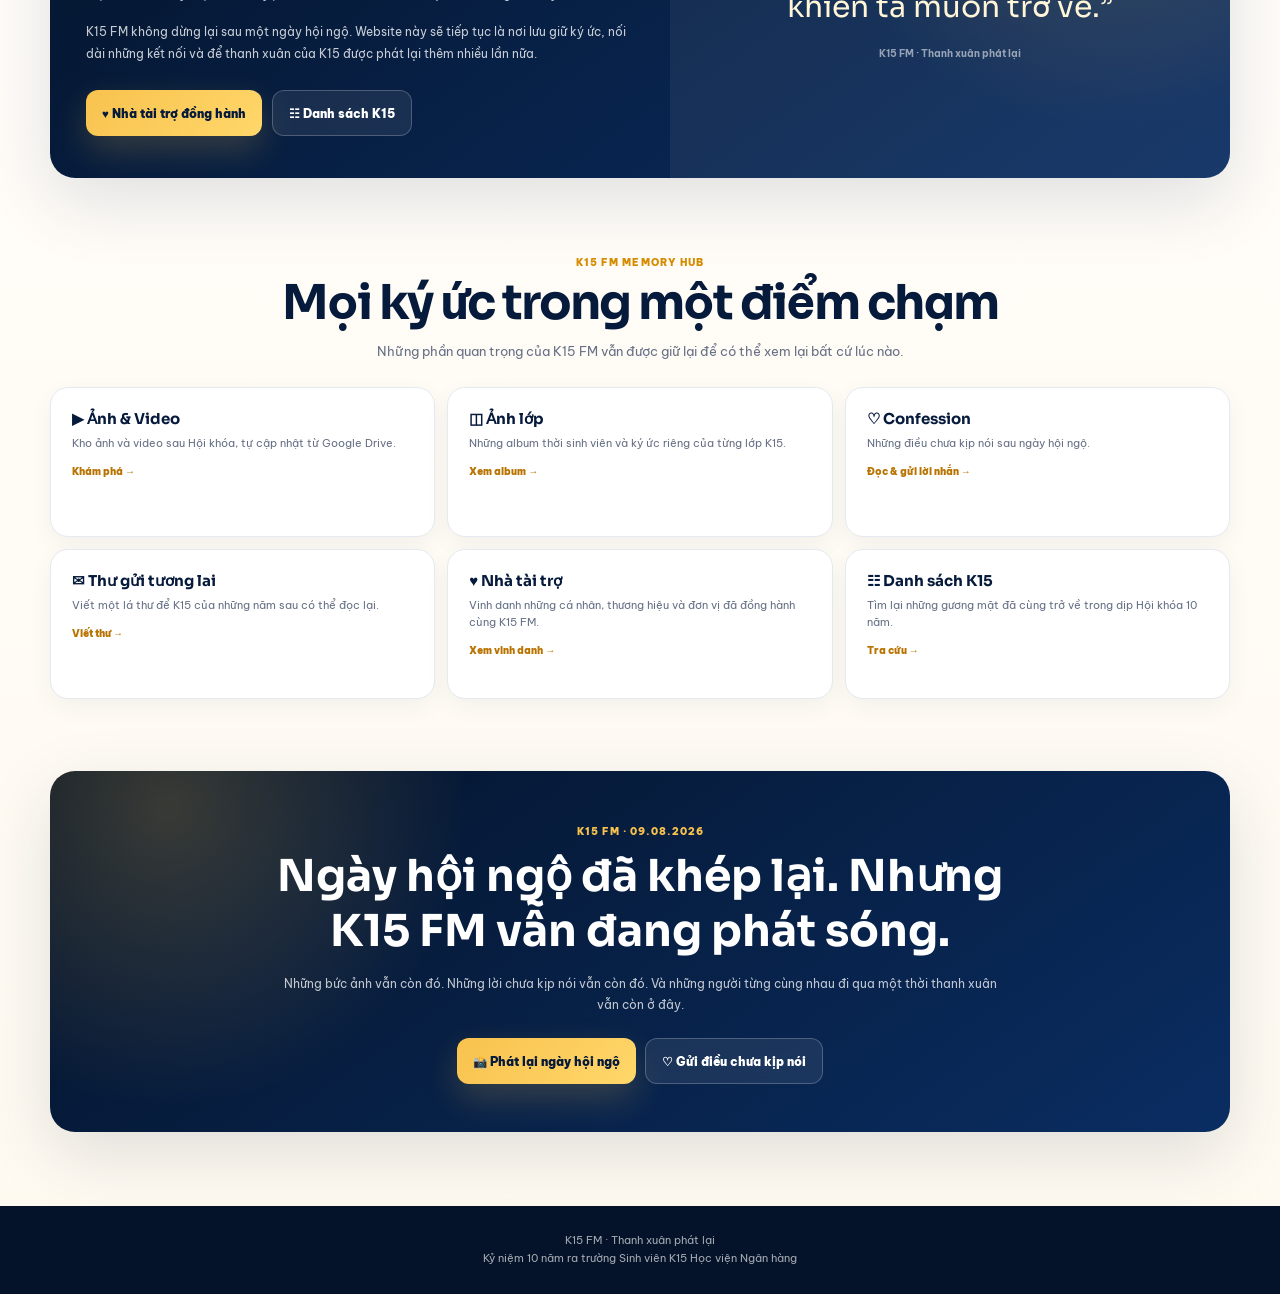
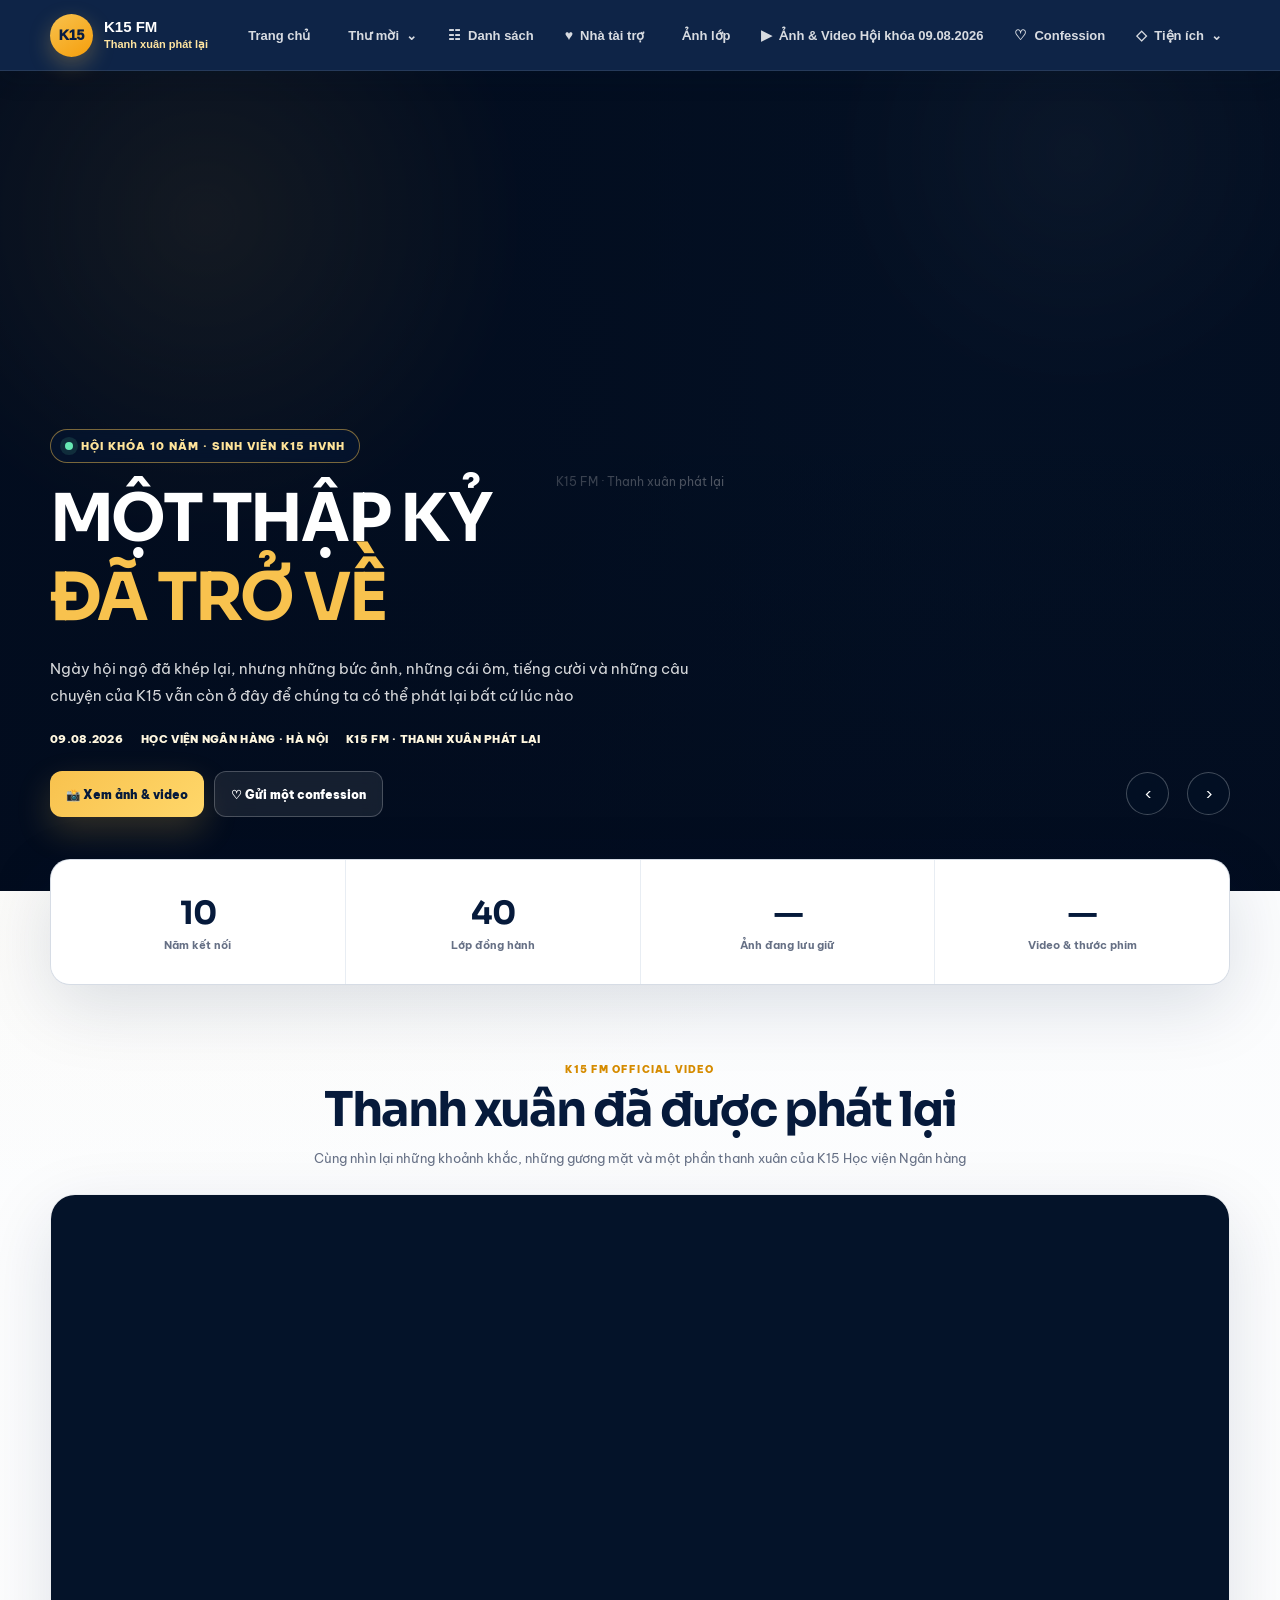
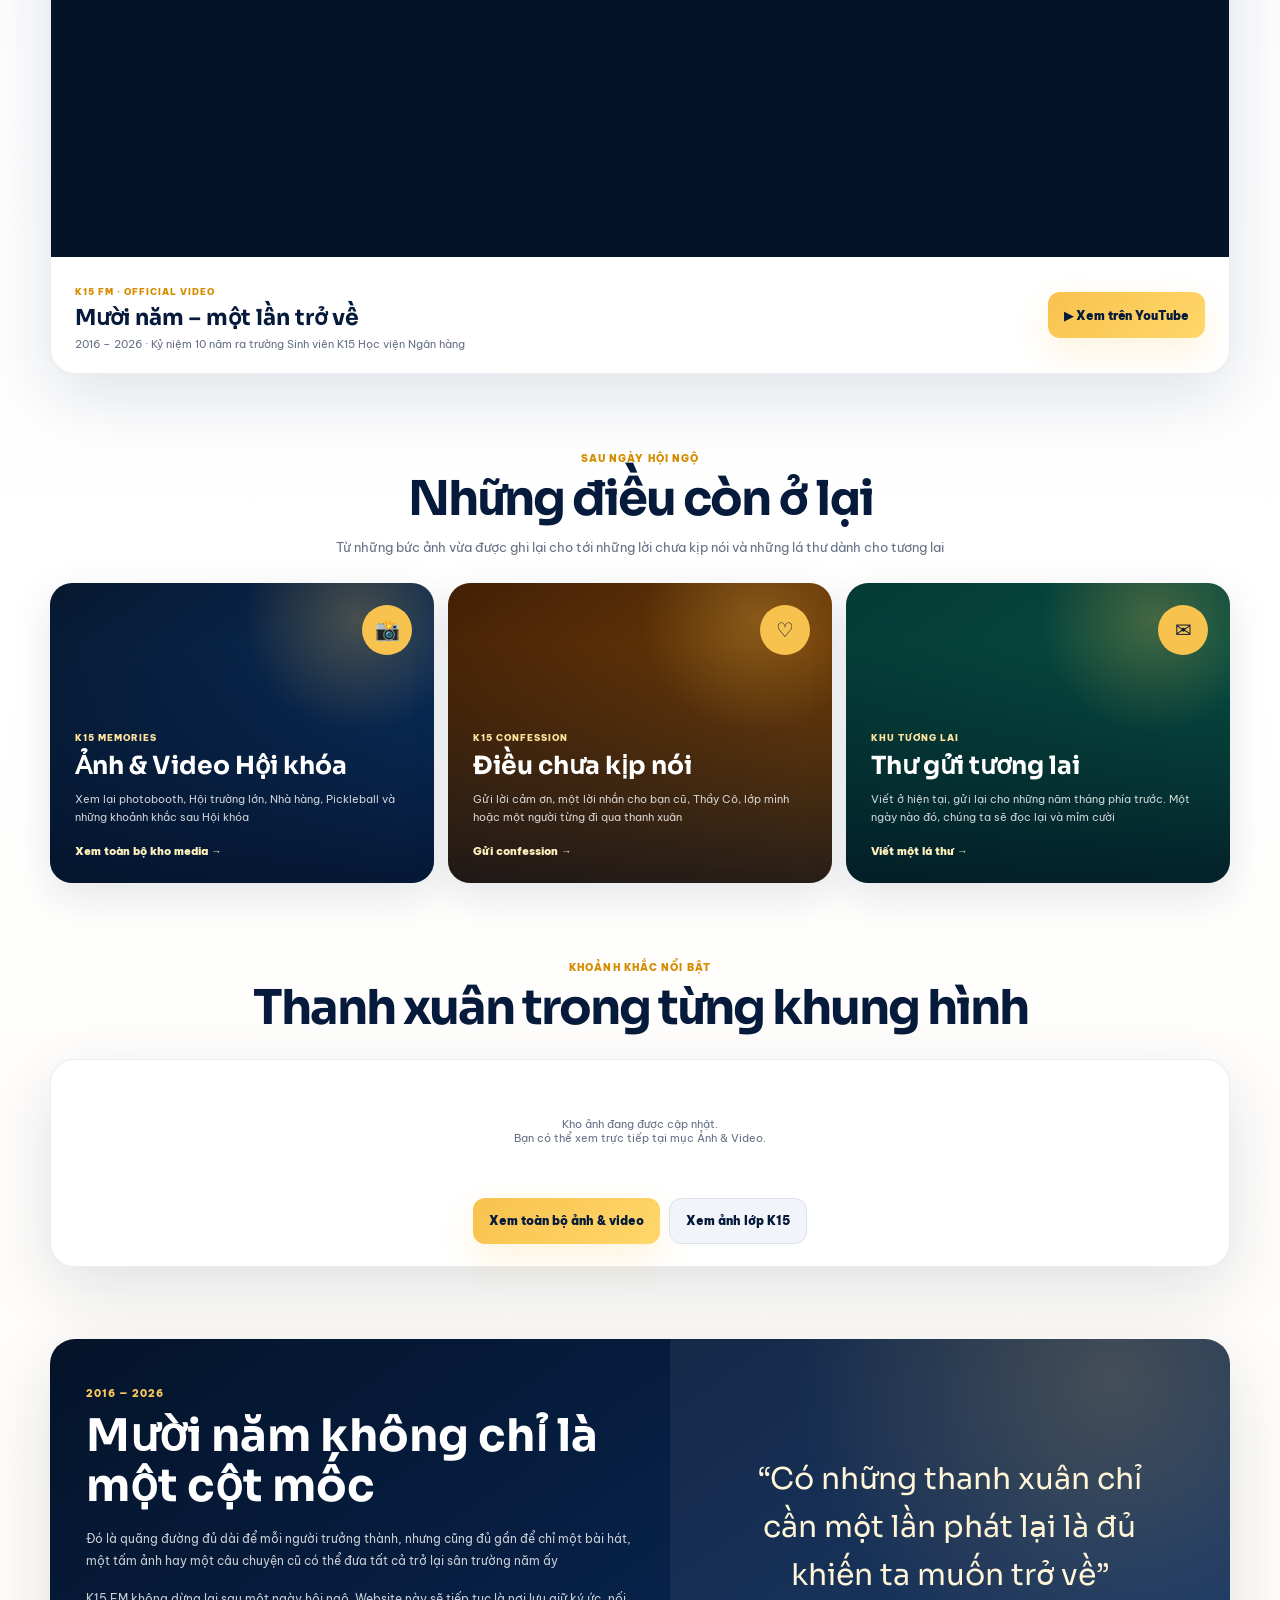
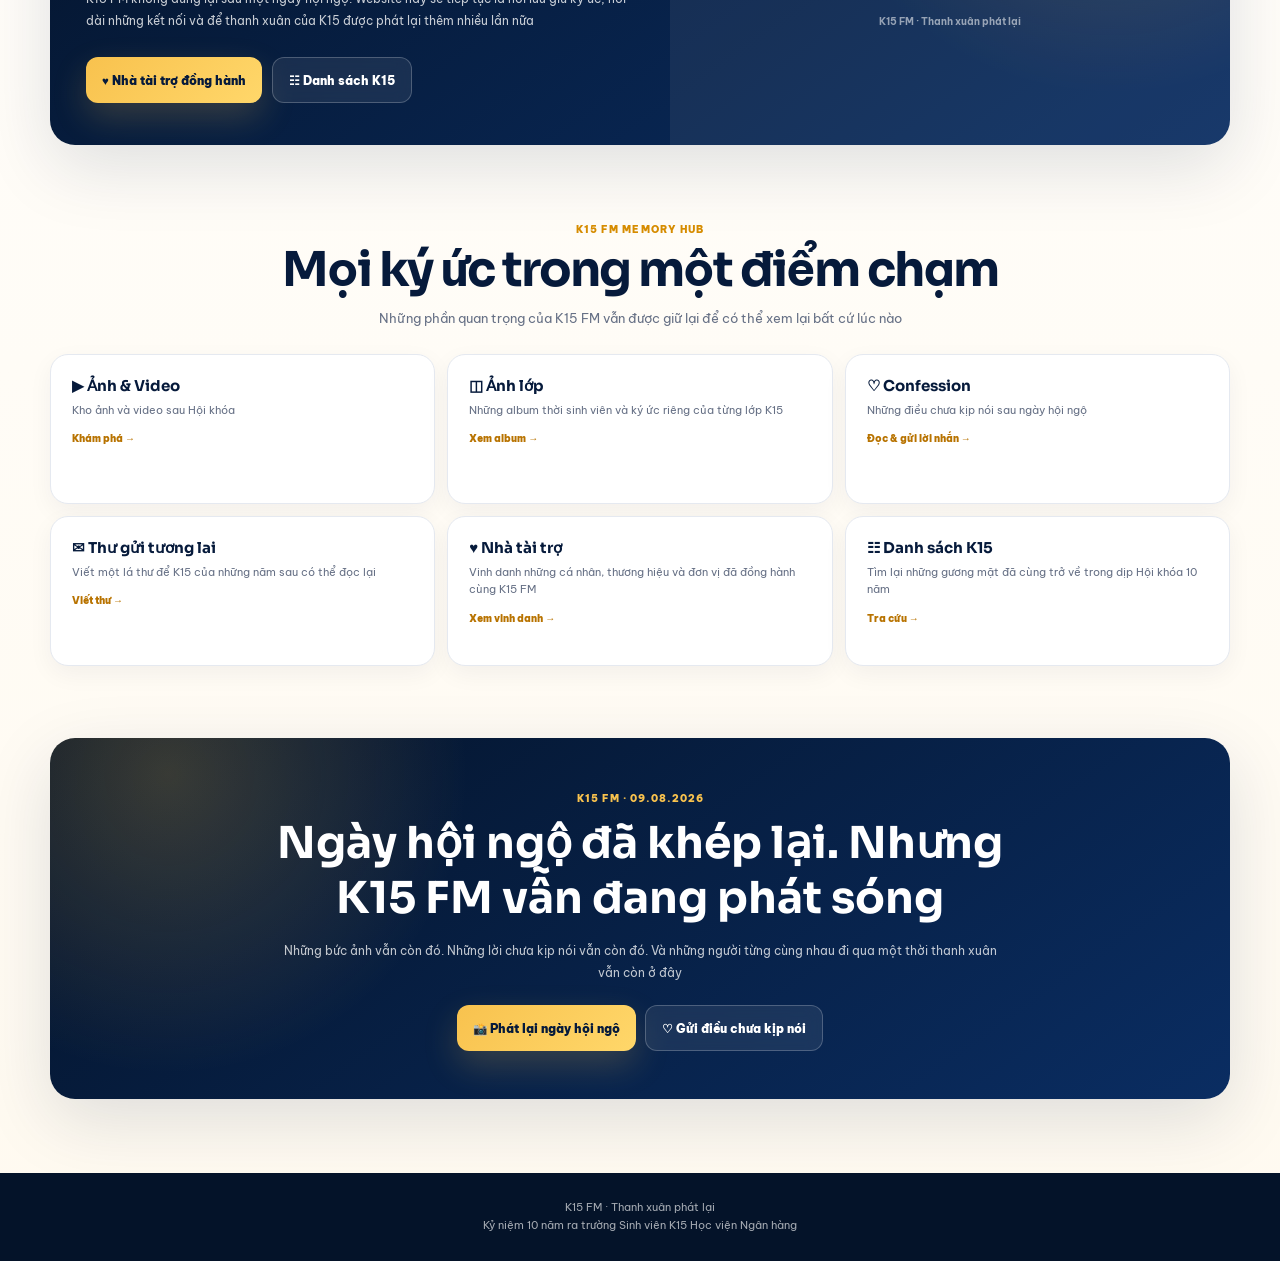
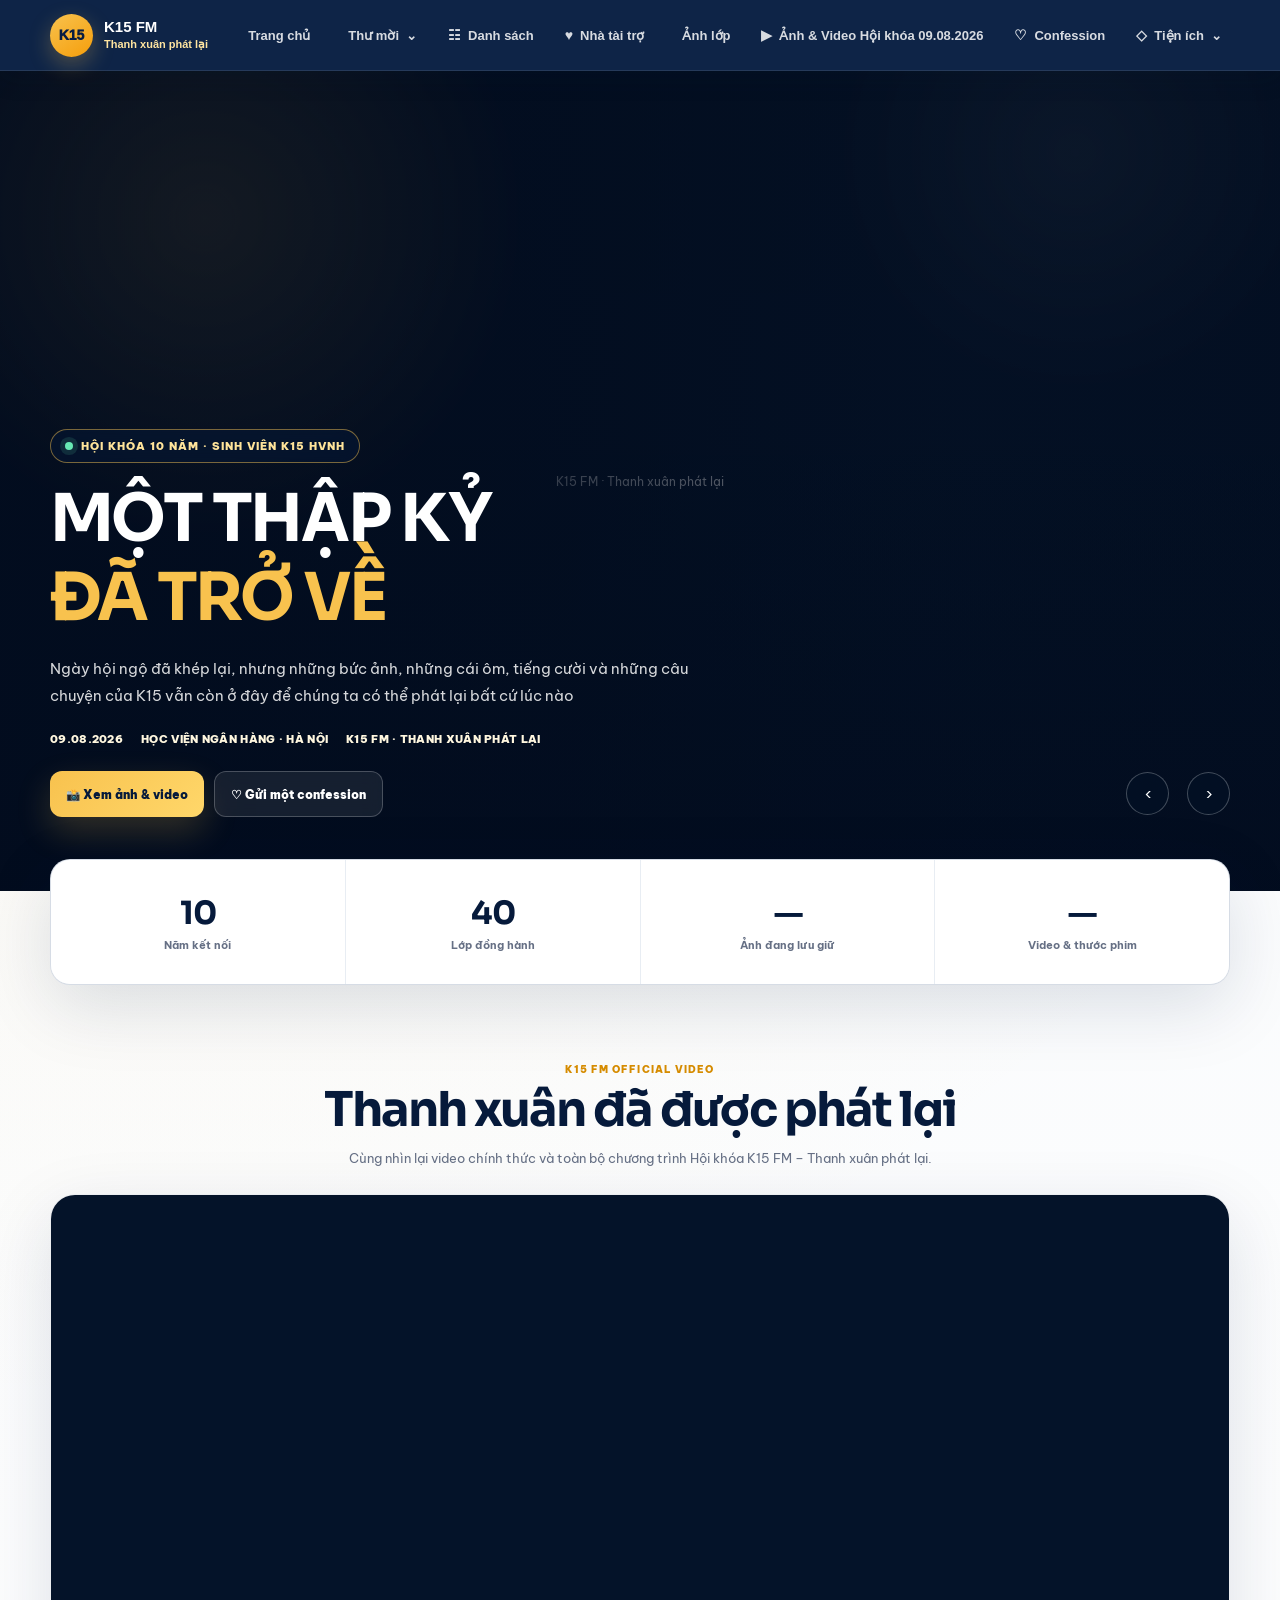
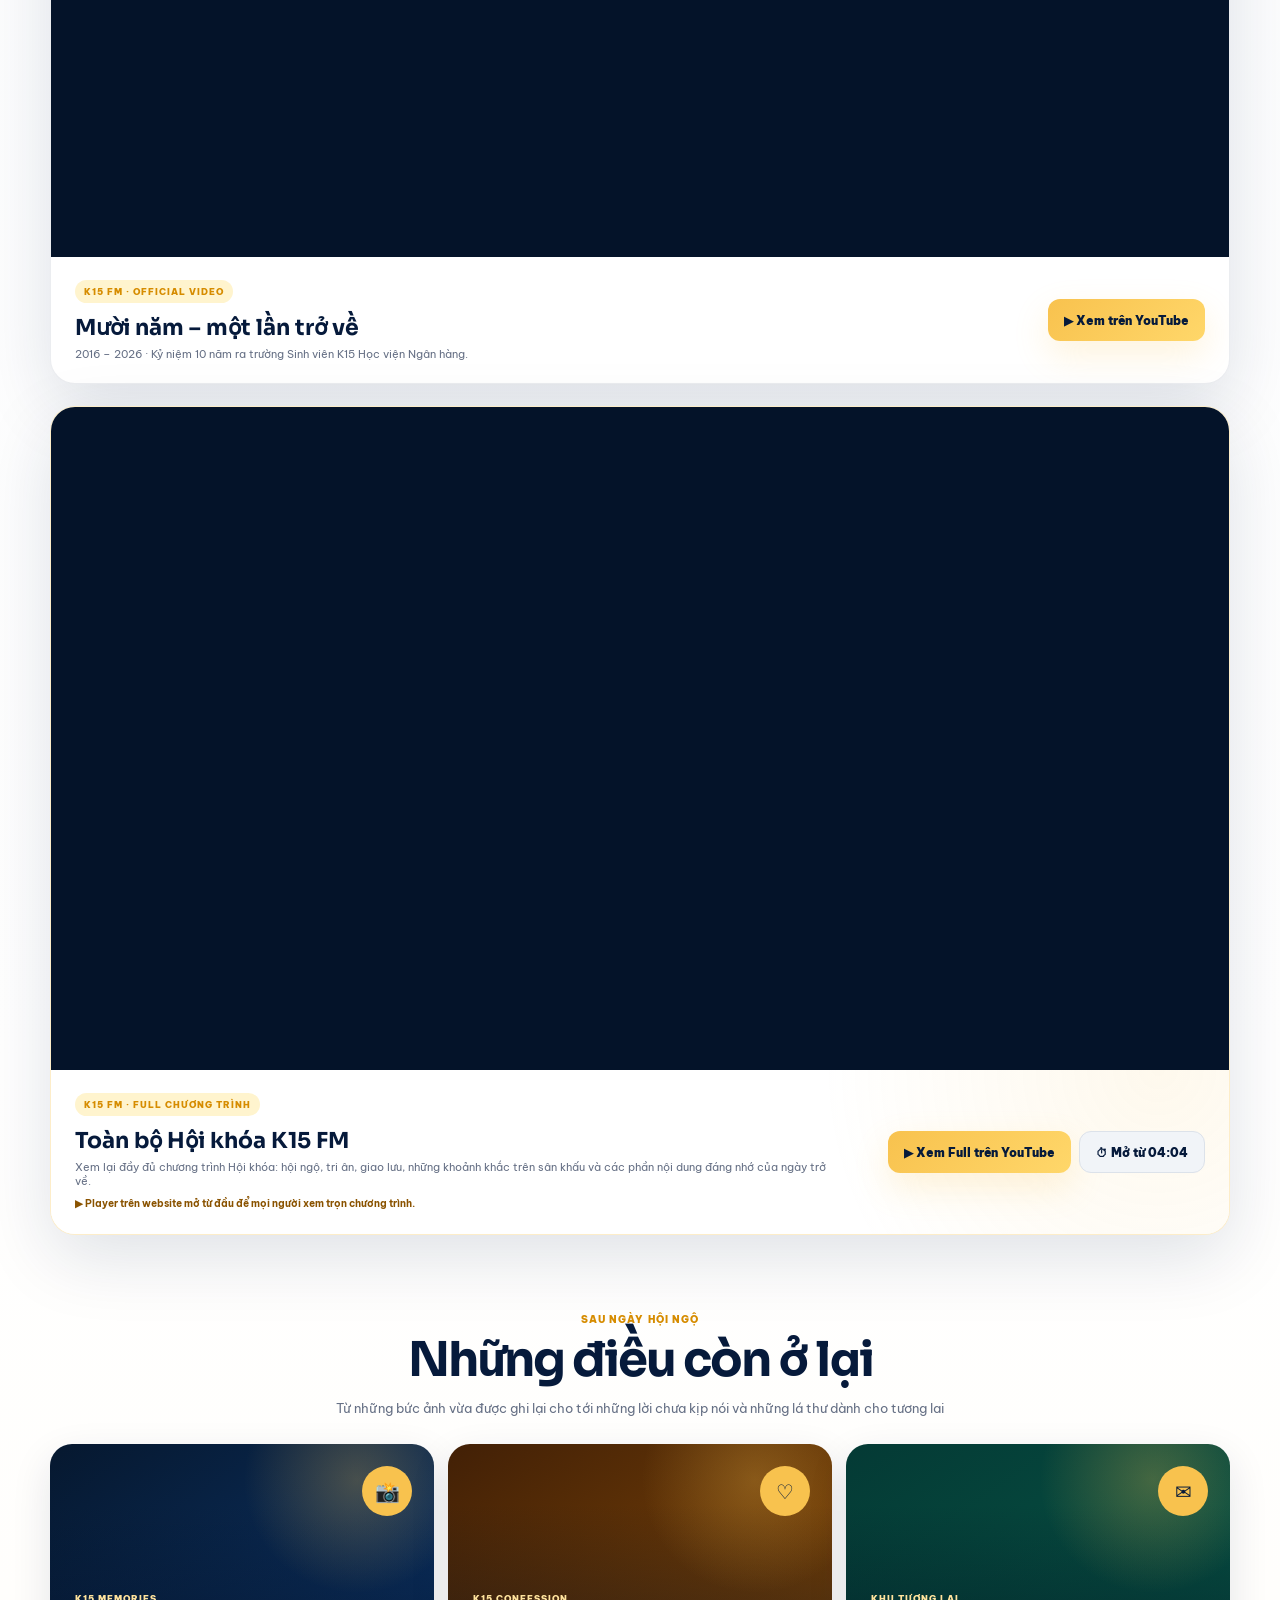
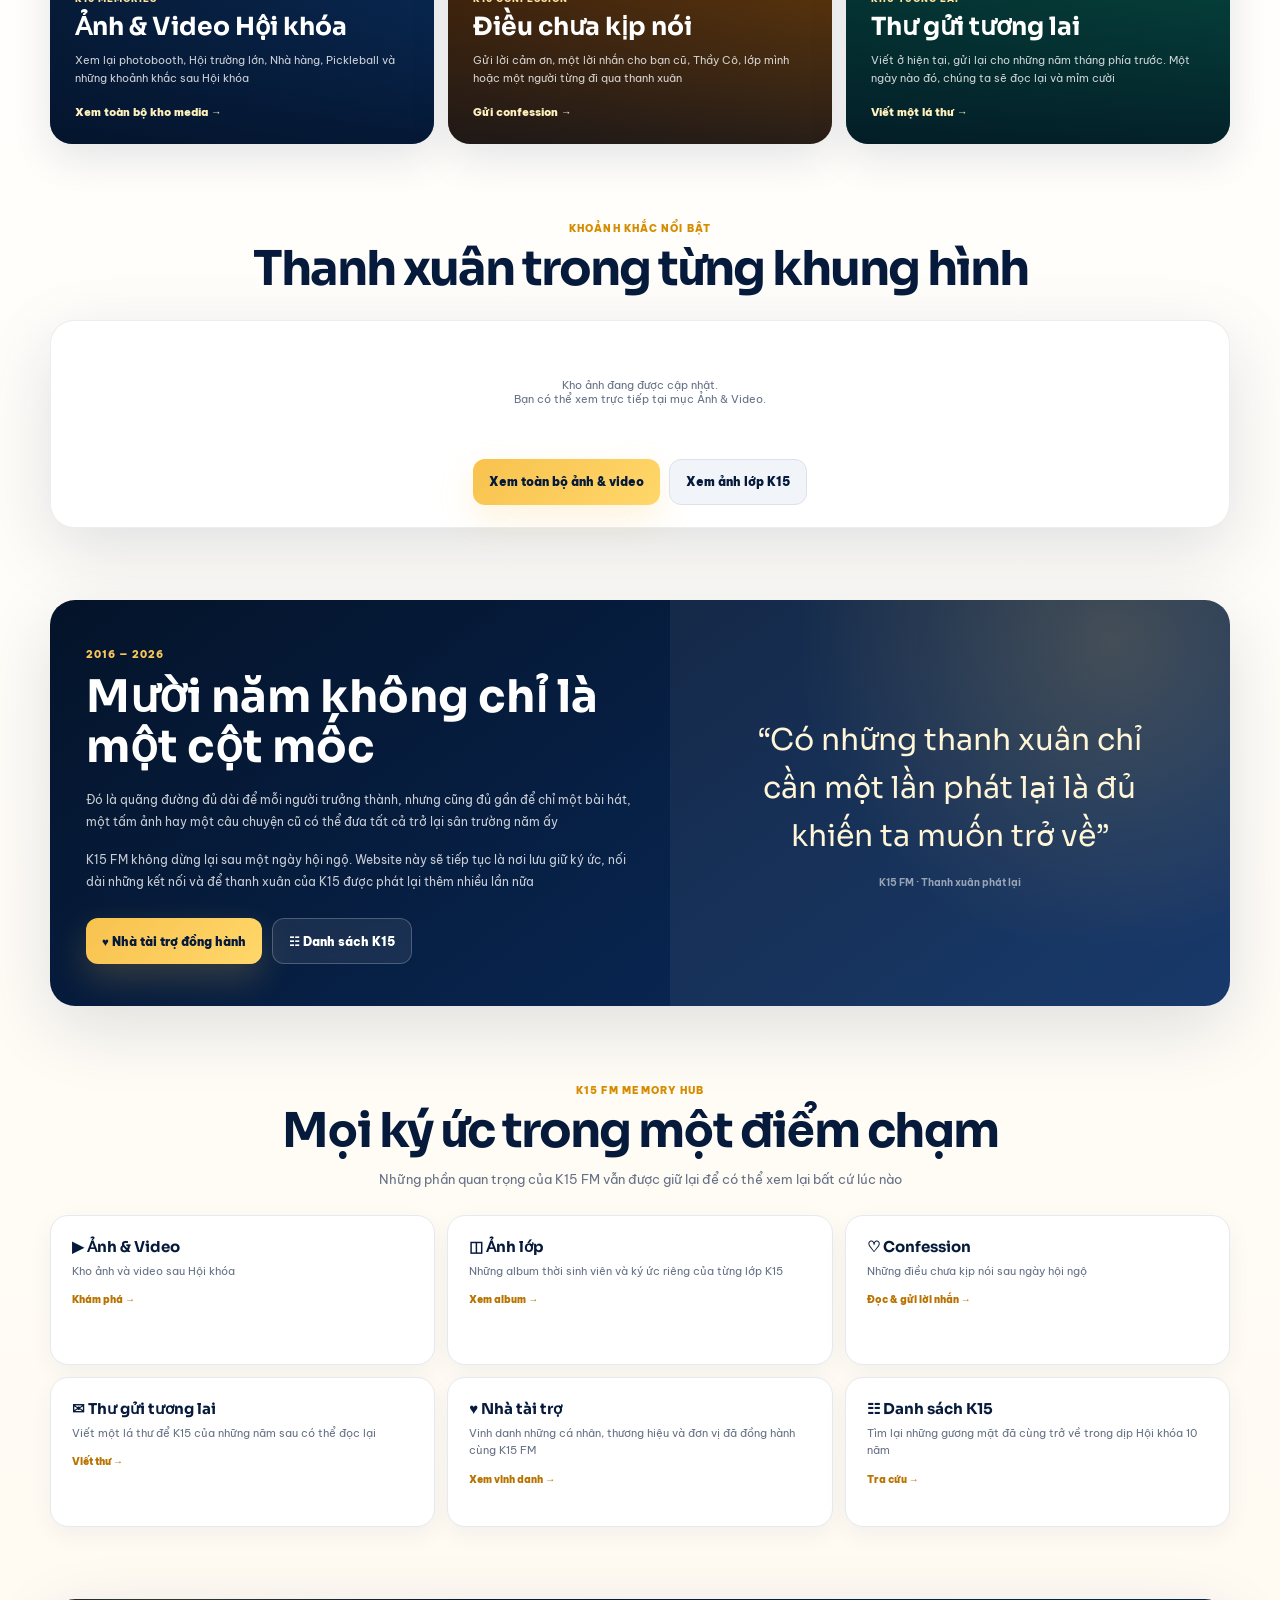
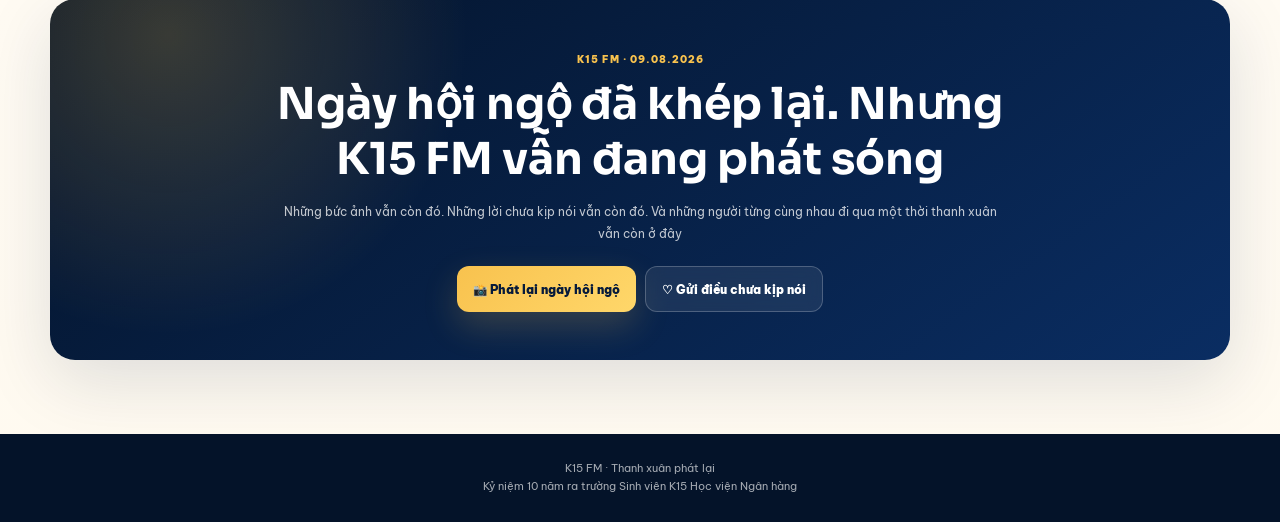
